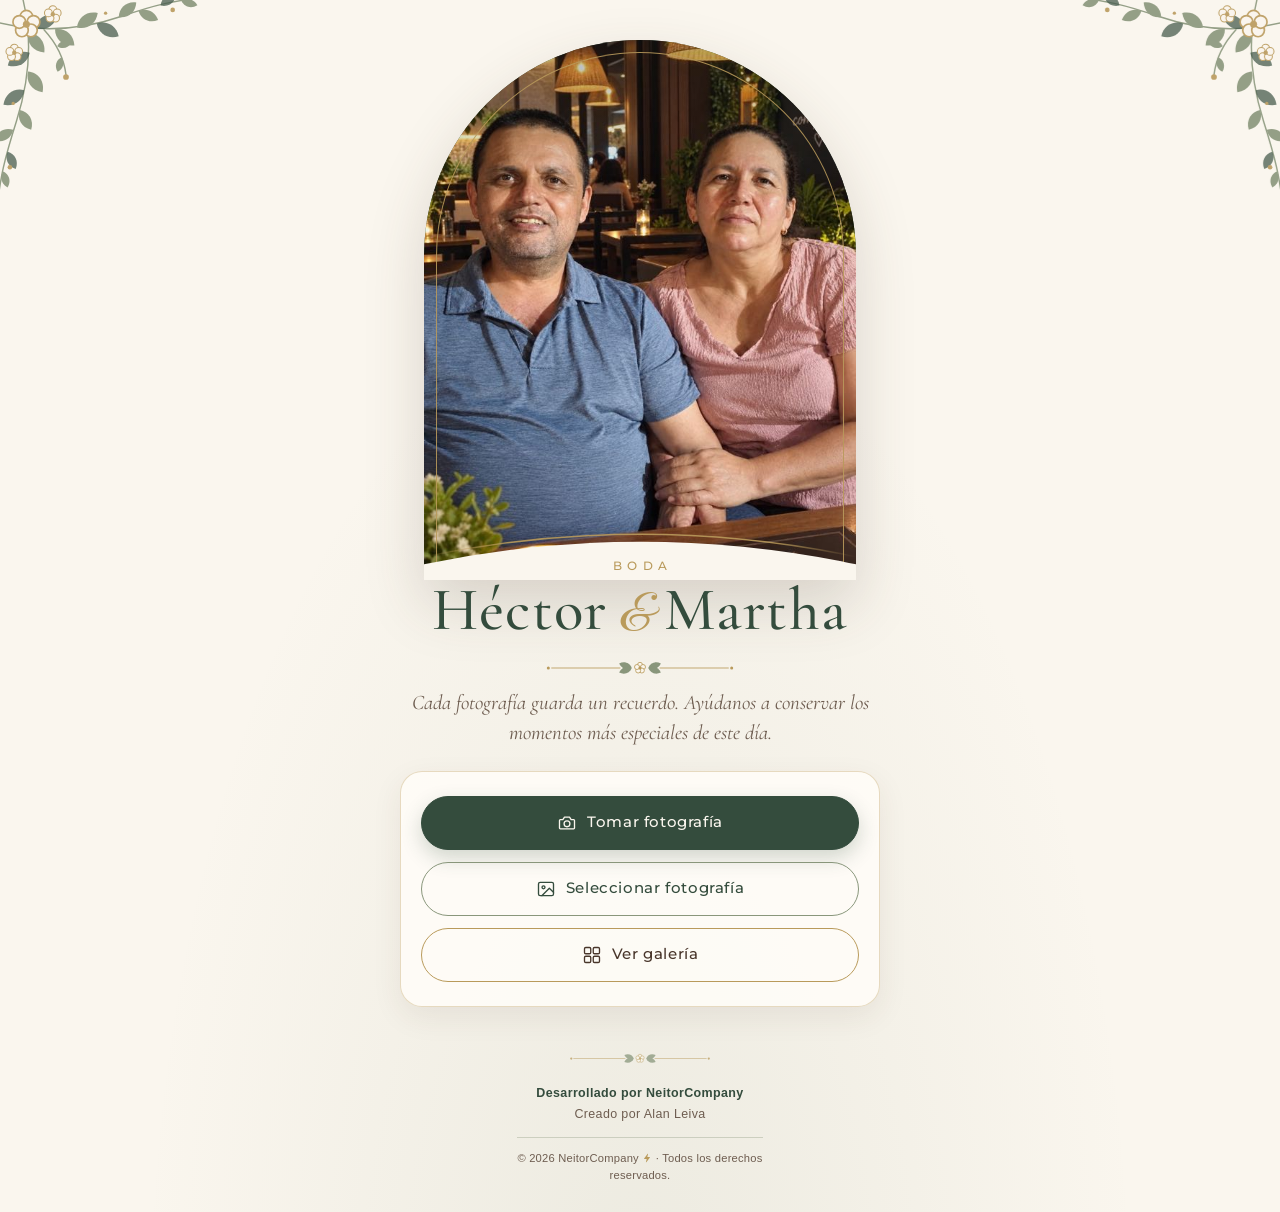
==== index.html @ 143ea17d "Version Demo" ====
<!DOCTYPE html>
<html lang="es">
<head>
  <meta charset="UTF-8">
  <meta name="viewport" content="width=device-width, initial-scale=1, viewport-fit=cover">
  <meta name="theme-color" content="#FAF6EE">
  <title>Boda Héctor &amp; Martha</title>

  <!--
    Tipografías (Google Fonts, sin instalar nada):
    - Cormorant Garamond: títulos elegantes.
    - Great Vibes: solo para el "&" decorativo.
    - Montserrat: textos y botones, muy legible en celulares.
    Si no cargan (sin internet), se usan tipografías del sistema.
  -->
  <link rel="preconnect" href="https://fonts.googleapis.com">
  <link rel="preconnect" href="https://fonts.gstatic.com" crossorigin>
  <link rel="stylesheet" href="https://fonts.googleapis.com/css2?family=Cormorant+Garamond:ital,wght@0,500;0,600;1,400;1,500&family=Great+Vibes&family=Montserrat:wght@400;500;600&display=swap">

  <!-- "?v=" obliga al navegador a descargar la versión nueva tras cada cambio. -->
  <link rel="stylesheet" href="style.css?v=17">
</head>
<body>
  <main class="contenedor">
    <!-- Portada -->
    <header class="portada">
      <!--
        Fotografía de la pareja como protagonista.
        - Versiones optimizadas: el navegador elige 600, 900 o 1086 px según la pantalla.
        - La foto nunca se deforma (object-fit: cover) y se encuadra para
          mantener los rostros visibles.
        - La curva inferior (SVG) une la foto con la sección de botones.
      -->
      <figure class="foto-pareja">
        <img src="assets/pareja-900.jpg"
             srcset="assets/pareja-600.jpg 600w, assets/pareja-900.jpg 900w, assets/pareja-original.jpg 1086w"
             sizes="(min-width: 700px) 440px, 100vw"
             width="1086" height="1448"
             alt="Fotografía de Héctor y Martha"
             fetchpriority="high">
        <span class="foto-filete" aria-hidden="true"></span>
        <svg class="foto-curva" viewBox="0 0 400 60" preserveAspectRatio="none" aria-hidden="true" focusable="false">
          <defs>
            <linearGradient id="curva-dorada" x1="0" x2="1" y1="0" y2="0">
              <stop offset="0" stop-color="#B99A5B" stop-opacity="0"/>
              <stop offset="0.2" stop-color="#B99A5B" stop-opacity="0.9"/>
              <stop offset="0.8" stop-color="#B99A5B" stop-opacity="0.9"/>
              <stop offset="1" stop-color="#B99A5B" stop-opacity="0"/>
            </linearGradient>
          </defs>
          <path class="foto-curva-linea" d="M0 34 Q200 -14 400 34"/>
          <path class="foto-curva-relleno" d="M0 61 V42 Q200 -6 400 42 V61 Z"/>
        </svg>
      </figure>

      <h1 class="portada-titulo">
        <span class="portada-boda">Boda</span>
        <span class="portada-nombre">Héctor</span>
        <span class="portada-amp">&amp;</span>
        <span class="portada-nombre">Martha</span>
      </h1>

      <div class="divisor" aria-hidden="true"></div>
      <p class="descripcion">Cada fotografía guarda un recuerdo. Ayúdanos a conservar los momentos más especiales de este día.</p>
    </header>

    <!-- Paso 1: elegir el origen de la fotografía -->
    <section id="seccion-captura" class="seccion tarjeta" aria-label="Elegir fotografía">
      <div class="acciones">
        <button type="button" id="btn-tomar" class="boton icono icono-camara">Tomar fotografía</button>
        <button type="button" id="btn-seleccionar" class="boton boton-secundario icono icono-imagen">Seleccionar fotografía</button>
        <button type="button" id="btn-galeria-inicio" class="boton boton-terciario btn-ver-galeria icono icono-galeria">Ver galería</button>
      </div>

      <!--
        Inputs nativos (ocultos visualmente, NO con display:none, para que
        iOS Safari permita abrirlos desde los botones).
        - input-camara: "capture" pide abrir directamente la cámara trasera
          en iPhone y Android. En computadoras se ignora y abre el selector.
        - input-galeria: sin "capture", abre la galería / selector de archivos.
      -->
      <input type="file" id="input-camara" class="oculto-visual"
             accept="image/*" capture="environment" tabindex="-1" aria-hidden="true">
      <input type="file" id="input-galeria" class="oculto-visual"
             accept="image/*" tabindex="-1" aria-hidden="true">
    </section>

    <!-- Mensajes de estado o error -->
    <p id="mensaje" class="mensaje" role="status" aria-live="polite" hidden></p>

    <!-- Paso 2: vista previa de la fotografía elegida -->
    <section id="seccion-vista-previa" class="seccion tarjeta" aria-labelledby="titulo-vista-previa" hidden>
      <h2 id="titulo-vista-previa">Vista previa</h2>
      <figure class="vista-previa">
        <img id="imagen-previa" alt="Vista previa de la fotografía seleccionada">
        <figcaption id="info-archivo" class="info-archivo"></figcaption>
      </figure>
      <div class="acciones acciones-previa">
        <button type="button" id="btn-confirmar" class="boton icono icono-corazon">Sí, compartir fotografía</button>
        <button type="button" id="btn-repetir" class="boton boton-secundario icono icono-repetir">Repetir</button>
        <button type="button" id="btn-cancelar" class="boton boton-secundario icono icono-cerrar">Cancelar</button>
      </div>
    </section>

    <!--
      Paso 3: envío de la fotografía confirmada a Google Drive.
      El título y el texto cambian según el estado real del envío
      (preparando, subiendo, compartida, sin confirmar, desactivadas…).
      «Compartida correctamente» solo aparece cuando el servidor lo confirma.
    -->
    <section id="seccion-confirmacion" class="seccion tarjeta" aria-labelledby="titulo-confirmacion" hidden>
      <span class="subida-spinner" aria-hidden="true"></span>
      <h2 id="titulo-confirmacion" tabindex="-1">Preparando fotografía…</h2>
      <p id="texto-confirmacion" class="mensaje" role="status" aria-live="polite"></p>
      <div class="acciones">
        <button type="button" id="btn-reintentar-subida" class="boton icono icono-repetir" hidden>Reintentar subida</button>
        <button type="button" id="btn-otra" class="boton icono icono-camara">Elegir otra fotografía</button>
        <button type="button" id="btn-galeria-confirmacion" class="boton boton-secundario btn-ver-galeria icono icono-galeria">Ver galería</button>
      </div>
    </section>

    <!--
      Galería con dos pestañas:
      - «Compartida»: fotografías guardadas en Google Drive por todos los
        invitados. Se leen a través de Apps Script (la carpeta sigue privada).
      - «Mi galería»: las fotografías que este invitado confirmó en este
        dispositivo, con su estado de envío («Compartida», «Enviando…»,
        «No enviada») y los reintentos.
    -->
    <section id="seccion-galeria" class="seccion" aria-labelledby="titulo-galeria" hidden>
      <h2 id="titulo-galeria" tabindex="-1">Galería</h2>

      <div class="pestanas" role="tablist" aria-label="Galerías">
        <button type="button" id="pestana-compartida" class="pestana" role="tab" aria-selected="true" aria-controls="panel-compartida">Compartida</button>
        <button type="button" id="pestana-mia" class="pestana" role="tab" aria-selected="false" aria-controls="panel-mia">Mi galería</button>
      </div>

      <!-- Galería compartida (Google Drive, solo lectura) -->
      <div id="panel-compartida" role="tabpanel" aria-labelledby="pestana-compartida">
        <p class="nota-galeria">
          Fotografías que los invitados ya compartieron con Héctor &amp; Martha. Toca una para verla en grande.
        </p>
        <p id="compartida-estado" class="mensaje" role="status" aria-live="polite" hidden></p>
        <ul id="compartida-cuadricula" class="galeria-cuadricula"></ul>
        <div class="acciones acciones-galeria">
          <button type="button" id="btn-cargar-mas" class="boton boton-secundario" hidden>Cargar más fotografías</button>
          <button type="button" id="btn-actualizar-galeria" class="boton boton-terciario icono icono-repetir">Actualizar galería</button>
        </div>
      </div>

      <!-- Mi galería (fotos de este dispositivo y su estado de envío) -->
      <div id="panel-mia" role="tabpanel" aria-labelledby="pestana-mia" hidden>
        <p class="nota-galeria">
          Las fotos que elegiste en este teléfono, aunque cierres la página. Las marcadas «Compartida» ya están en la galería de todos.
        </p>
        <p id="mi-galeria-aviso" class="mensaje" role="status" hidden></p>
        <p id="galeria-vacia" class="mensaje mensaje-vacio" hidden>Todavía no has confirmado ninguna fotografía.</p>
        <ul id="galeria-cuadricula" class="galeria-cuadricula"></ul>
        <div class="acciones acciones-galeria">
          <!-- Solo aparece cuando hay fotos sin enviar. -->
          <button type="button" id="btn-reintentar-pendientes" class="boton boton-secundario icono icono-repetir" hidden>Reintentar envíos pendientes</button>
        </div>
      </div>

      <!-- Botones a la par. «Limpiar mi galería» solo se ve en la pestaña «Mi galería»
           cuando tiene fotos; borra lo guardado en este teléfono, nunca Google Drive. -->
      <div class="acciones acciones-galeria acciones-par">
        <button type="button" id="btn-volver-inicio" class="boton icono icono-inicio">Volver al inicio</button>
        <button type="button" id="btn-limpiar-mi-galeria" class="boton boton-terciario icono icono-limpiar" hidden>Limpiar mi galería</button>
      </div>
    </section>
  </main>

  <!--
    Pie de página (único en la página). Queda al final del contenido en
    todas las pantallas: inicio, vista previa, confirmación y galería.
  -->
  <footer class="pie">
    <div class="pie-divisor" aria-hidden="true"></div>
    <p class="pie-linea"><strong>Desarrollado por NeitorCompany</strong></p>
    <p class="pie-linea">Creado por Alan Leiva</p>
    <p class="pie-copy">© 2026 NeitorCompany<span class="pie-rayo" aria-hidden="true"></span> · Todos los derechos reservados.</p>
  </footer>

  <!-- Visor de una fotografía en tamaño grande (pantalla completa). -->
  <div id="visor" class="visor" role="dialog" aria-modal="true" aria-label="Fotografía en tamaño grande" hidden>
    <div class="visor-marco">
      <img id="visor-imagen" class="visor-imagen" alt="">
    </div>
    <p id="visor-contador" class="visor-contador"></p>
    <!-- Solo en la galería compartida: guarda la foto completa (iPhone: menú compartir; Android y computadora: descarga JPEG). -->
    <button type="button" id="visor-guardar" class="boton visor-guardar icono icono-guardar" hidden>Guardar fotografía</button>
    <div class="visor-acciones">
      <button type="button" id="visor-anterior" class="boton boton-secundario icono icono-anterior" aria-label="Fotografía anterior">Anterior</button>
      <button type="button" id="visor-cerrar" class="boton boton-secundario icono icono-cerrar">Cerrar</button>
      <button type="button" id="visor-siguiente" class="boton boton-secundario icono-siguiente" aria-label="Fotografía siguiente">Siguiente</button>
    </div>
  </div>

  <!--
    Cuadro de diálogo propio (estilo SweetAlert, sin librerías externas) para
    confirmaciones y avisos amables, con los colores de Héctor & Martha.
  -->
  <div id="dialogo" class="dialogo" role="alertdialog" aria-modal="true" aria-labelledby="dialogo-titulo" aria-describedby="dialogo-texto" hidden>
    <div class="dialogo-tarjeta">
      <span id="dialogo-icono" class="dialogo-icono" aria-hidden="true"></span>
      <h2 id="dialogo-titulo" class="dialogo-titulo"></h2>
      <p id="dialogo-texto" class="dialogo-texto"></p>
      <p id="dialogo-aviso" class="dialogo-aviso" hidden></p>
      <div class="dialogo-acciones">
        <button type="button" id="dialogo-cancelar" class="boton boton-secundario">Cancelar</button>
        <button type="button" id="dialogo-aceptar" class="boton">Aceptar</button>
      </div>
    </div>
  </div>

  <!--
    Cámara integrada (pantalla completa) con getUserMedia.
    Solo funciona en conexiones seguras (HTTPS o localhost). Si no está
    disponible, "Tomar fotografía" abre la cámara nativa del teléfono.
  -->
  <div id="camara" class="camara" role="dialog" aria-modal="true" aria-label="Cámara" hidden>
    <video id="camara-video" class="camara-video" autoplay playsinline muted></video>
    <div id="camara-flash" class="camara-flash" aria-hidden="true"></div>

    <div class="camara-superior">
      <button type="button" id="camara-cerrar" class="camara-boton-redondo icono icono-cerrar" aria-label="Cerrar cámara"></button>
      <p class="camara-marca" aria-hidden="true">Héctor <span>&amp;</span> Martha</p>
      <span class="camara-espaciador" aria-hidden="true"></span>
    </div>

    <div id="camara-cargando" class="camara-cargando" role="status" aria-live="polite">
      <span class="camara-spinner" aria-hidden="true"></span>
      <p>Activando cámara…</p>
    </div>

    <div id="camara-error" class="camara-error" hidden>
      <div class="camara-error-tarjeta" role="alert">
        <h2 id="camara-error-titulo">No pudimos abrir la cámara</h2>
        <p id="camara-error-texto"></p>
        <div class="acciones">
          <button type="button" id="camara-usar-nativa" class="boton icono icono-camara">Usar la cámara del teléfono</button>
          <button type="button" id="camara-reintentar" class="boton boton-secundario icono icono-repetir">Intentar de nuevo</button>
          <button type="button" id="camara-error-cerrar" class="boton boton-terciario icono icono-cerrar">Cerrar</button>
        </div>
      </div>
    </div>

    <div class="camara-inferior">
      <button type="button" id="camara-galeria" class="camara-boton-redondo icono icono-imagen" aria-label="Elegir una fotografía de la galería"></button>
      <button type="button" id="camara-disparador" class="camara-disparador" aria-label="Capturar fotografía" disabled><span></span></button>
      <button type="button" id="camara-cambiar" class="camara-boton-redondo icono icono-cambiar" aria-label="Cambiar entre cámara frontal y trasera" hidden></button>
      <!-- Créditos discretos bajo el disparador (la cámara cubre toda la pantalla). -->
      <p class="camara-creditos">Desarrollado por NeitorCompany · Creado por Alan Leiva</p>
    </div>
  </div>

  <!-- config.js: configuración PÚBLICA del servidor (sin contraseñas). -->
  <script src="config.js?v=2"></script>
  <script src="script.js?v=20"></script>
</body>
</html>
---- style.css ----
/*
 * Boda Alfaro & Vásquez — Diseño visual
 * Inspiración: invitación floral en tonos crema, verde y dorado.
 * Prioridad: iPhone y Android; se adapta a tabletas y computadoras.
 */

/* ---------- Paleta y variables ---------- */

:root {
  --crema: #FAF6EE;
  --crema-claro: #FFFDF8;
  --salvia: #89967B;
  --verde: #344C3D;
  --verde-hover: #2A3F32;
  --dorado: #B99A5B;
  --cafe: #49362B;

  --texto: var(--cafe);
  --texto-suave: #6E5D50;            /* café aclarado, legible sobre crema */
  --borde-dorado: rgba(185, 154, 91, 0.35);
  --sombra-suave: 0 10px 30px rgba(73, 54, 43, 0.08);

  --fuente-titulos: "Cormorant Garamond", "Cormorant", Georgia, "Times New Roman", serif;
  --fuente-texto: "Montserrat", -apple-system, BlinkMacSystemFont, "Segoe UI", Roboto, Helvetica, Arial, sans-serif;
  --fuente-script: "Great Vibes", "Snell Roundhand", "Apple Chancery", cursive;

  --radio-tarjeta: 22px;
  --radio-boton: 999px;
  --transicion: 0.25s ease;
}

/* ---------- Base ---------- */

*,
*::before,
*::after {
  box-sizing: border-box;
}

/* Garantiza que el atributo "hidden" siempre oculte, aunque haya display definido. */
[hidden] {
  display: none !important;
}

html {
  -webkit-text-size-adjust: 100%;
}

body {
  position: relative;
  min-height: 100vh;
  margin: 0;
  overflow-x: hidden;
  font-family: var(--fuente-texto);
  font-size: 1rem;
  line-height: 1.6;
  color: var(--texto);
  background-color: var(--crema);
  /* Solo un leve tono salvia abajo; arriba el crema es liso para que
     coincida exactamente con la curva de la foto de la pareja. */
  background-image:
    radial-gradient(ellipse at 50% 110%, rgba(137, 150, 123, 0.12), transparent 55%);
  background-repeat: no-repeat;
  -webkit-font-smoothing: antialiased;
}

/* Ramas florales en las esquinas superiores (decorativas).
   z-index 2: quedan por encima de la foto de la pareja. */
body::before,
body::after {
  content: "";
  position: absolute;
  top: 0;
  z-index: 2;
  width: clamp(110px, 30vw, 220px);
  height: clamp(110px, 30vw, 220px);
  background: url("assets/flores-esquina.svg") no-repeat top left / contain;
  pointer-events: none;
  opacity: 0.9;
  transition: width 0.4s ease, height 0.4s ease;
}

body::before {
  left: 0;
}

body::after {
  right: 0;
  transform: scaleX(-1);
}

.contenedor {
  position: relative;
  z-index: 1;
  max-width: 520px;
  margin: 0 auto;
  padding:
    0
    max(20px, env(safe-area-inset-right))
    8px
    max(20px, env(safe-area-inset-left));
  text-align: center;
  transition: max-width 0.3s ease;
}

/* ---------- Pie de página ---------- */

/*
  Elegante y discreto: queda siempre al final del contenido (nunca encima
  de los botones) y respeta la zona inferior del iPhone.
*/
.pie {
  position: relative;
  z-index: 1;
  max-width: 520px;
  margin: 0 auto;
  padding:
    20px
    max(20px, env(safe-area-inset-right))
    calc(28px + env(safe-area-inset-bottom))
    max(20px, env(safe-area-inset-left));
  /* Letra del sistema (San Francisco en iPhone/Mac): limpia y sobria. */
  font-family: -apple-system, BlinkMacSystemFont, "Segoe UI", Roboto, Helvetica, Arial, sans-serif;
  text-align: center;
  color: var(--texto-suave);
}

/* Ornamento floral dorado y verde salvia (antes estaba al final del contenido). */
.pie-divisor {
  width: 150px;
  height: 16px;
  margin: 0 auto 16px;
  background: url("assets/divisor.svg") no-repeat center / contain;
  opacity: 0.75;
}

.pie-linea {
  margin: 0;
  font-size: 0.78rem;
  line-height: 1.7;
  letter-spacing: 0.03em;
}

.pie-linea strong {
  font-weight: 600;
  color: var(--verde);
}

.pie-copy {
  max-width: 22em;
  margin: 12px auto 0;
  padding-top: 12px;
  font-size: 0.7rem;
  line-height: 1.5;
  letter-spacing: 0.02em;
  border-top: 1px solid rgba(137, 150, 123, 0.35);
}

/* Rayo de NeitorCompany: ícono dorado propio (en lugar del emoji amarillo). */
.pie-rayo {
  display: inline-block;
  width: 0.95em;
  height: 0.95em;
  margin-left: 0.25em;
  vertical-align: -0.12em;
  background-color: var(--dorado);
  -webkit-mask: url("assets/iconos/rayo.svg") no-repeat center / contain;
  mask: url("assets/iconos/rayo.svg") no-repeat center / contain;
}

h2 {
  margin: 0 0 16px;
  font-family: var(--fuente-titulos);
  font-size: 1.75rem;
  font-weight: 600;
  line-height: 1.2;
  color: var(--verde);
}

/* El título recibe el foco al cambiar de pantalla (accesibilidad); sin recuadro visible. */
h2[tabindex="-1"]:focus {
  outline: none;
}

:focus-visible {
  outline: 2px solid var(--dorado);
  outline-offset: 3px;
}

/* ---------- Portada ---------- */

.portada {
  /* En la pantalla principal la foto llega hasta el borde superior. */
  padding: 0 0 22px;
  animation: aparecer 0.8s ease both;
}

.portada-titulo {
  position: relative;
  z-index: 3;
  /* El título se apoya sobre la curva crema que sale de la foto. */
  margin: -26px 0 0;
  font-family: var(--fuente-titulos);
  font-weight: 500;
  line-height: 1;
  color: var(--verde);
}

.portada-titulo span {
  display: inline;
}

/* "Héctor & Martha" va en una sola línea, bajo la fotografía. */
.portada-titulo .portada-boda {
  display: block;
}

.portada-boda {
  margin-bottom: 8px;
  font-family: var(--fuente-texto);
  font-size: 0.78rem;
  font-weight: 500;
  letter-spacing: 0.42em;
  text-transform: uppercase;
  color: var(--dorado);
  /* compensa el espacio final del letter-spacing para centrar bien */
  padding-left: 0.42em;
}

.portada-nombre {
  font-size: clamp(2.5rem, 11.5vw, 3.8rem);
  letter-spacing: 0.02em;
  white-space: nowrap;
  transition: font-size 0.4s ease;
}

.portada-amp {
  margin: 0 0.1em;
  font-family: var(--fuente-script);
  font-size: clamp(2.2rem, 10vw, 3.3rem);
  line-height: 1;
  color: var(--dorado);
}

/* ---------- Fotografía de la pareja (protagonista) ---------- */

/*
  Celular: la foto ocupa todo el ancho y más de la mitad de la pantalla.
  Nunca se deforma: object-fit: cover solo recorta los bordes sobrantes
  (sobre todo la parte inferior: mesa y manos) y el encuadre se ancla
  en la zona de los rostros.
*/
.foto-pareja {
  position: relative;
  z-index: 0;
  width: 100vw;
  /* Deja ~300px para el título, el mensaje y el primer botón. */
  height: calc(100vh - 300px);
  height: calc(100svh - 300px);
  min-height: 250px;
  max-height: 620px;
  margin: 0 calc(50% - 50vw);
  overflow: hidden;
  background: var(--verde);
  animation: aparecer-visor 1s ease both;
}

.foto-pareja img {
  display: block;
  width: 100%;
  height: 100%;
  object-fit: cover;
  object-position: 50% 28%;
}

/* Sombra muy suave arriba para que resalten las flores de las esquinas. */
.foto-pareja::before {
  content: "";
  position: absolute;
  top: 0;
  right: 0;
  left: 0;
  z-index: 1;
  height: 32%;
  background: linear-gradient(to bottom, rgba(20, 28, 23, 0.28), transparent);
  pointer-events: none;
}

/* Filete dorado en forma de arco: solo en pantallas grandes. */
.foto-filete {
  display: none;
}

/* Curva delicada que une la foto con la sección de botones. */
.foto-curva {
  position: absolute;
  right: 0;
  bottom: -1px;
  left: 0;
  z-index: 2;
  display: block;
  width: 100%;
  height: 64px;
  pointer-events: none;
}

.foto-curva-relleno {
  fill: var(--crema);
}

.foto-curva-linea {
  fill: none;
  stroke: url(#curva-dorada);
  stroke-width: 1.5;
  vector-effect: non-scaling-stroke;
}

/*
  Computadoras y tabletas: la foto se presenta como un arco centrado,
  con filete dorado interior, conservando la misma curva inferior.
*/
@media (min-width: 700px) {
  .portada {
    padding-top: 40px;
  }

  .foto-pareja {
    width: auto;
    height: clamp(380px, 60vh, 560px);
    min-height: 0;
    max-height: none;
    aspect-ratio: 4 / 5;
    margin: 0 auto;
    border-radius: 300px 300px 0 0;
    box-shadow: 0 24px 60px rgba(73, 54, 43, 0.18);
  }

  .foto-filete {
    display: block;
    position: absolute;
    top: 12px;
    right: 12px;
    bottom: 0;
    left: 12px;
    z-index: 1;
    border: 1px solid rgba(185, 154, 91, 0.9);
    border-bottom: 0;
    border-radius: 300px 300px 0 0;
    pointer-events: none;
  }

  .foto-curva {
    height: 56px;
  }

  .portada-titulo {
    margin-top: -20px;
  }
}

.divisor {
  width: 200px;
  max-width: 70%;
  height: 20px;
  margin: 14px auto 10px;
  background: url("assets/divisor.svg") no-repeat center / contain;
}

.descripcion {
  max-width: 24em;
  margin: 0 auto;
  font-family: var(--fuente-titulos);
  font-size: clamp(1.1rem, 4.6vw, 1.3rem);
  font-style: italic;
  line-height: 1.45;
  color: var(--texto-suave);
}

/*
  Portada compacta cuando no se está en la pantalla principal
  (vista previa, confirmación o galería), para dar protagonismo a la foto.
  Usa :has(); en navegadores antiguos simplemente se ve la portada completa.
*/
.contenedor:has(#seccion-captura[hidden]) .portada {
  padding-top: clamp(56px, 16vw, 84px);
  padding-bottom: 20px;
}

.contenedor:has(#seccion-captura[hidden]) .portada-titulo {
  margin-top: 0;
}

.contenedor:has(#seccion-captura[hidden]) .portada-nombre {
  display: inline;
  font-size: clamp(1.9rem, 8.5vw, 2.4rem);
}

.contenedor:has(#seccion-captura[hidden]) .portada-amp {
  display: inline;
  margin: 0 0.15em;
  font-size: clamp(1.7rem, 7.5vw, 2.1rem);
}

.contenedor:has(#seccion-captura[hidden]) .portada-boda {
  margin-bottom: 8px;
}

.contenedor:has(#seccion-captura[hidden]) .divisor {
  margin: 12px auto 0;
}

.contenedor:has(#seccion-captura[hidden]) .descripcion,
.contenedor:has(#seccion-captura[hidden]) .foto-pareja {
  display: none;
}

body:has(#seccion-captura[hidden])::before,
body:has(#seccion-captura[hidden])::after {
  width: clamp(100px, 27vw, 170px);
  height: clamp(100px, 27vw, 170px);
}

/* La galería aprovecha más ancho en tabletas y computadoras. */
.contenedor:has(#seccion-galeria:not([hidden])) {
  max-width: 980px;
}

/* ---------- Tarjetas y secciones ---------- */

.seccion {
  margin-bottom: 16px;
  animation: aparecer 0.45s ease both;
}

.tarjeta {
  padding: 24px 20px;
  background: rgba(255, 253, 248, 0.85);
  border: 1px solid var(--borde-dorado);
  border-radius: var(--radio-tarjeta);
  box-shadow: var(--sombra-suave);
}

.acciones {
  display: flex;
  flex-direction: column;
  gap: 12px;
}

/* ---------- Botones ---------- */

.boton {
  display: flex;
  align-items: center;
  justify-content: center;
  gap: 10px;
  width: 100%;
  min-height: 54px; /* área táctil cómoda en móviles */
  padding: 12px 22px;
  font-family: var(--fuente-texto);
  font-size: 0.95rem;
  font-weight: 500;
  letter-spacing: 0.04em;
  line-height: 1.2;
  color: var(--crema);
  background: var(--verde);
  border: 1.5px solid var(--verde);
  border-radius: var(--radio-boton);
  box-shadow: 0 8px 20px rgba(52, 76, 61, 0.22);
  cursor: pointer;
  -webkit-tap-highlight-color: transparent;
  touch-action: manipulation;
  -webkit-appearance: none;
  appearance: none;
  transition:
    background-color var(--transicion),
    border-color var(--transicion),
    color var(--transicion),
    box-shadow var(--transicion),
    transform 0.15s ease,
    opacity var(--transicion);
}

.boton-secundario {
  color: var(--verde);
  background: transparent;
  border-color: var(--salvia);
  box-shadow: none;
}

.boton-terciario {
  color: var(--cafe);
  background: transparent;
  border-color: var(--dorado);
  box-shadow: none;
}

@media (hover: hover) {
  .boton:hover {
    background: var(--verde-hover);
    border-color: var(--verde-hover);
  }

  .boton-secundario:hover,
  .boton-terciario:hover {
    color: var(--verde);
    background: rgba(137, 150, 123, 0.12);
    border-color: var(--verde);
  }
}

.boton:active {
  transform: scale(0.98);
}

.boton:disabled {
  opacity: 0.4;
  cursor: default;
  transform: none;
}

/*
  Íconos de los botones. Se dibujan con CSS (mask) para que tomen el color
  del texto y para no tocar el texto que el JavaScript actualiza
  (por ejemplo, "Ver galería (3)").
*/
.icono::before,
.icono-siguiente::after {
  content: "";
  flex: none;
  width: 20px;
  height: 20px;
  background-color: currentColor;
  -webkit-mask: var(--icono) no-repeat center / contain;
  mask: var(--icono) no-repeat center / contain;
}

.icono-camara    { --icono: url("assets/iconos/camara.svg"); }
.icono-imagen    { --icono: url("assets/iconos/imagen.svg"); }
.icono-galeria   { --icono: url("assets/iconos/galeria.svg"); }
.icono-corazon   { --icono: url("assets/iconos/corazon.svg"); }
.icono-repetir   { --icono: url("assets/iconos/repetir.svg"); }
.icono-cerrar    { --icono: url("assets/iconos/cerrar.svg"); }
.icono-anterior  { --icono: url("assets/iconos/anterior.svg"); }
.icono-siguiente { --icono: url("assets/iconos/siguiente.svg"); }
.icono-cambiar   { --icono: url("assets/iconos/cambiar.svg"); }
.icono-guardar   { --icono: url("assets/iconos/guardar.svg"); }
.icono-limpiar   { --icono: url("assets/iconos/limpiar.svg"); }
.icono-inicio    { --icono: url("assets/iconos/inicio.svg"); }

/* ---------- Vista previa ---------- */

.vista-previa {
  width: -webkit-fit-content;
  width: -moz-fit-content;
  width: fit-content;
  max-width: 100%;
  margin: 0 auto 22px;
  padding: 10px 10px 4px;
  background: #fff;
  border: 1px solid var(--borde-dorado);
  border-radius: 16px;
  box-shadow: 0 14px 34px rgba(73, 54, 43, 0.14);
}

.vista-previa img {
  display: block;
  max-width: 100%;
  /* Deja visibles los botones sin desplazarse, incluso con las barras de Safari. */
  max-height: 44vh;
  max-height: 44svh;
  margin: 0 auto;
  object-fit: contain;
  border-radius: 10px;
  background: var(--crema);
}

.info-archivo {
  margin: 6px 4px 4px;
  font-size: 0.75rem;
  color: var(--texto-suave);
  word-break: break-all;
}

/* Confirmar ocupa toda la fila; Repetir y Cancelar quedan lado a lado. */
.acciones-previa {
  display: grid;
  grid-template-columns: 1fr 1fr;
}

.acciones-previa #btn-confirmar {
  grid-column: 1 / -1;
}

.acciones-previa .boton-secundario {
  padding-left: 12px;
  padding-right: 12px;
}

/* ---------- Mensajes ---------- */

.mensaje {
  margin: 0 0 16px;
  padding: 14px 16px;
  font-size: 0.92rem;
  border-radius: 14px;
  background: rgba(255, 253, 248, 0.85);
  border: 1px solid var(--borde-dorado);
  animation: aparecer 0.35s ease both;
}

.mensaje-error {
  color: #7A3B2E;
  background: #F7ECE6;
  border-color: rgba(122, 59, 46, 0.25);
}

.mensaje-exito {
  color: var(--verde);
  background: rgba(137, 150, 123, 0.14);
  border-color: rgba(137, 150, 123, 0.4);
}

.mensaje-vacio {
  padding: 28px 16px;
  font-family: var(--fuente-titulos);
  font-size: 1.2rem;
  font-style: italic;
  color: var(--texto-suave);
}

/* ---------- Confirmación ---------- */

#titulo-confirmacion::before {
  content: "";
  display: block;
  width: 52px;
  height: 52px;
  margin: 0 auto 10px;
  background-color: var(--dorado);
  -webkit-mask: url("assets/iconos/confirmado.svg") no-repeat center / contain;
  mask: url("assets/iconos/confirmado.svg") no-repeat center / contain;
  animation: latido 0.6s ease 0.15s both;
}

/* ---------- Estado del envío a Google Drive ---------- */

/* El ícono de «confirmado» solo aparece cuando el servidor confirmó el guardado. */
#seccion-confirmacion:not([data-estado="guardada"]) #titulo-confirmacion::before {
  display: none;
}

/* Indicador de progreso mientras se prepara o se sube la fotografía. */
.subida-spinner {
  display: none;
  width: 44px;
  height: 44px;
  margin: 0 auto 12px;
  border: 3px solid rgba(137, 150, 123, 0.25);
  border-top-color: var(--dorado);
  border-radius: 50%;
  animation: girar 0.9s linear infinite;
}

#seccion-confirmacion[data-estado="en-espera"] .subida-spinner,
#seccion-confirmacion[data-estado="preparando"] .subida-spinner,
#seccion-confirmacion[data-estado="subiendo"] .subida-spinner {
  display: block;
}

/* ---------- Galería temporal ---------- */

.nota-galeria {
  max-width: 30em;
  margin: -6px auto 20px;
  font-size: 0.82rem;
  color: var(--texto-suave);
}

/* Cuadrícula adaptable: 3 columnas en celulares, más en tabletas y computadoras. */
.galeria-cuadricula {
  display: grid;
  grid-template-columns: repeat(auto-fill, minmax(96px, 1fr));
  gap: 8px;
  margin: 0 0 24px;
  padding: 0;
  list-style: none;
}

@media (min-width: 600px) {
  .galeria-cuadricula {
    grid-template-columns: repeat(auto-fill, minmax(150px, 1fr));
    gap: 14px;
  }
}

.galeria-cuadricula li {
  animation: aparecer 0.4s ease both;
}

.galeria-cuadricula li:nth-child(2) { animation-delay: 0.04s; }
.galeria-cuadricula li:nth-child(3) { animation-delay: 0.08s; }
.galeria-cuadricula li:nth-child(4) { animation-delay: 0.12s; }
.galeria-cuadricula li:nth-child(5) { animation-delay: 0.16s; }
.galeria-cuadricula li:nth-child(6) { animation-delay: 0.20s; }
.galeria-cuadricula li:nth-child(n+7) { animation-delay: 0.24s; }

.galeria-miniatura {
  position: relative;
  display: block;
  width: 100%;
  padding: 0;
  border: 1px solid var(--borde-dorado);
  border-radius: 12px;
  overflow: hidden;
  background: #fff;
  aspect-ratio: 1 / 1;
  box-shadow: 0 6px 16px rgba(73, 54, 43, 0.1);
  cursor: pointer;
  -webkit-tap-highlight-color: transparent;
  transition: transform var(--transicion), box-shadow var(--transicion);
}

.galeria-miniatura:active {
  transform: scale(0.97);
}

@media (hover: hover) {
  .galeria-miniatura:hover {
    box-shadow: 0 10px 24px rgba(73, 54, 43, 0.18);
  }

  .galeria-miniatura:hover img {
    transform: scale(1.05);
  }
}

/* Respaldo para navegadores sin aspect-ratio (iOS < 15). */
@supports not (aspect-ratio: 1 / 1) {
  .galeria-miniatura {
    position: relative;
    height: 0;
    padding-bottom: 100%;
  }
  .galeria-miniatura img {
    position: absolute;
    top: 0;
    left: 0;
  }
}

.galeria-miniatura img {
  display: block;
  width: 100%;
  height: 100%;
  object-fit: cover;
  transition: transform 0.4s ease;
}

.acciones-galeria {
  max-width: 360px;
  margin: 0 auto;
}

/* Dos botones uno al lado del otro; si solo se ve uno, ocupa todo el ancho. */
.acciones-par {
  flex-direction: row;
  max-width: 420px;
  gap: 10px;
}

.acciones-par .boton {
  flex: 1 1 0;
  min-width: 0;
  padding-left: 10px;
  padding-right: 10px;
  font-size: 0.8rem;
  letter-spacing: 0.02em;
  white-space: nowrap; /* cada texto en una sola línea */
  gap: 7px;
}

.acciones-par .icono::before {
  width: 18px;
  height: 18px;
}

/* Teléfonos muy angostos: el texto puede pasar a dos líneas. */
@media (max-width: 359px) {
  .acciones-par .boton {
    white-space: normal;
  }
}

/* ---------- Pestañas de la galería (Compartida / Mi galería) ---------- */

.pestanas {
  display: flex;
  gap: 4px;
  max-width: 360px;
  margin: -4px auto 18px;
  padding: 4px;
  background: rgba(255, 253, 248, 0.85);
  border: 1px solid var(--borde-dorado);
  border-radius: var(--radio-boton);
  box-shadow: var(--sombra-suave);
}

.pestana {
  flex: 1;
  min-height: 42px;
  padding: 8px 12px;
  font-family: var(--fuente-texto);
  font-size: 0.85rem;
  font-weight: 500;
  letter-spacing: 0.03em;
  color: var(--verde);
  background: transparent;
  border: 0;
  border-radius: var(--radio-boton);
  cursor: pointer;
  -webkit-tap-highlight-color: transparent;
  touch-action: manipulation;
  transition: background-color var(--transicion), color var(--transicion), box-shadow var(--transicion);
}

.pestana[aria-selected="true"] {
  color: var(--crema);
  background: var(--verde);
  box-shadow: 0 4px 12px rgba(52, 76, 61, 0.22);
}

@media (hover: hover) {
  .pestana[aria-selected="false"]:hover {
    background: rgba(137, 150, 123, 0.14);
  }
}

/* Galería compartida: las fotos ya mostradas no se vuelven a animar al
   agregar nuevas; solo las recién llegadas aparecen con suavidad. */
#compartida-cuadricula li {
  animation: none;
}

#compartida-cuadricula li.nuevo {
  animation: aparecer 0.4s ease both;
}

/* Espacio reservado mientras llega la miniatura (brillo suave). */
.compartida-marcador {
  display: flex;
  align-items: center;
  justify-content: center;
  width: 100%;
  height: 100%;
  padding: 6px;
  font-size: 0.66rem;
  line-height: 1.3;
  color: var(--texto-suave);
  text-align: center;
  background: linear-gradient(110deg, rgba(137, 150, 123, 0.10) 30%, rgba(185, 154, 91, 0.20) 50%, rgba(137, 150, 123, 0.10) 70%);
  background-size: 200% 100%;
  animation: brillo 1.4s linear infinite;
}

.compartida-marcador.sin-imagen {
  background: rgba(137, 150, 123, 0.12);
  animation: none;
}

@supports not (aspect-ratio: 1 / 1) {
  .compartida-marcador {
    position: absolute;
    top: 0;
    left: 0;
  }
}

@keyframes brillo {
  to { background-position: -200% 0; }
}

/* Distintivo del estado de envío sobre cada miniatura. */
.galeria-estado {
  position: absolute;
  left: 6px;
  bottom: 6px;
  max-width: calc(100% - 12px);
  padding: 3px 8px;
  overflow: hidden;
  font-family: var(--fuente-texto);
  font-size: 0.62rem;
  font-weight: 600;
  letter-spacing: 0.03em;
  line-height: 1.3;
  white-space: nowrap;
  text-overflow: ellipsis;
  border-radius: 999px;
  box-shadow: 0 2px 6px rgba(73, 54, 43, 0.18);
  pointer-events: none;
}

.galeria-estado-guardada {
  color: var(--crema);
  background: var(--verde);
}

.galeria-estado-pendiente {
  color: var(--cafe);
  background: rgba(255, 253, 248, 0.94);
  border: 1px solid var(--dorado);
}

.galeria-estado-error {
  color: #7A3B2E;
  background: #F7ECE6;
  border: 1px solid rgba(122, 59, 46, 0.25);
}

/* ---------- Visor en tamaño grande ---------- */

.visor {
  position: fixed;
  top: 0;
  right: 0;
  bottom: 0;
  left: 0;
  z-index: 10;
  display: flex;
  flex-direction: column;
  padding:
    calc(14px + env(safe-area-inset-top))
    max(14px, env(safe-area-inset-right))
    calc(14px + env(safe-area-inset-bottom))
    max(14px, env(safe-area-inset-left));
  background: rgba(30, 41, 34, 0.97);
  color: var(--crema);
  animation: aparecer-visor 0.3s ease both;
}

.visor-marco {
  flex: 1;
  min-height: 0;
  display: flex;
  align-items: center;
  justify-content: center;
}

.visor-imagen {
  max-width: 100%;
  max-height: 100%;
  object-fit: contain;
  border-radius: 6px;
  box-shadow: 0 20px 50px rgba(0, 0, 0, 0.45);
  animation: aparecer-foto 0.35s ease both;
}

.visor-contador {
  margin: 12px 0;
  font-family: var(--fuente-titulos);
  font-size: 1.15rem;
  font-style: italic;
  text-align: center;
  color: var(--dorado);
}

.visor-acciones {
  display: flex;
  gap: 8px;
  width: 100%;
  max-width: 520px;
  margin: 0 auto;
}

.visor-acciones .boton {
  flex: 1;
  min-height: 48px;
  padding-left: 8px;
  padding-right: 8px;
  font-size: 0.85rem;
  color: var(--crema);
  border-color: rgba(250, 246, 238, 0.4);
  gap: 6px;
}

.visor-acciones .icono::before,
.visor-acciones .icono-siguiente::after {
  width: 16px;
  height: 16px;
}

@media (hover: hover) {
  .visor-acciones .boton:hover {
    color: var(--crema);
    background: rgba(250, 246, 238, 0.1);
    border-color: var(--dorado);
  }
}

/* «Guardar fotografía» (solo galería compartida): discreto, con borde dorado. */
.visor-guardar {
  align-self: center;
  width: auto;
  min-height: 40px;
  margin: 0 auto 10px;
  padding: 8px 20px;
  font-size: 0.82rem;
  color: var(--crema);
  background: transparent;
  border-color: var(--dorado);
  box-shadow: none;
}

.visor-guardar.icono::before {
  width: 16px;
  height: 16px;
}

/* Mientras se prepara la foto: el ícono se convierte en un indicador giratorio. */
.visor-guardar.preparando::before {
  -webkit-mask: none;
  mask: none;
  background: none;
  border: 2px solid rgba(250, 246, 238, 0.3);
  border-top-color: var(--dorado);
  border-radius: 50%;
  animation: girar 0.9s linear infinite;
}

.visor-guardar:disabled {
  opacity: 0.7;
}

@media (hover: hover) {
  .visor-guardar:hover {
    color: var(--crema);
    background: rgba(250, 246, 238, 0.1);
    border-color: var(--dorado);
  }
}

/* Evita que la página de fondo se desplace con el visor abierto. */
body.visor-abierto,
body.dialogo-abierto {
  overflow: hidden;
}

/* ---------- Cuadro de diálogo (estilo SweetAlert, con los colores de la boda) ---------- */

.dialogo {
  position: fixed;
  top: 0;
  right: 0;
  bottom: 0;
  left: 0;
  z-index: 30; /* por encima del visor y de la cámara */
  display: flex;
  align-items: center;
  justify-content: center;
  padding:
    calc(20px + env(safe-area-inset-top))
    max(20px, env(safe-area-inset-right))
    calc(20px + env(safe-area-inset-bottom))
    max(20px, env(safe-area-inset-left));
  background: rgba(52, 76, 61, 0.42);
  -webkit-backdrop-filter: blur(4px);
  backdrop-filter: blur(4px);
  animation: aparecer-visor 0.25s ease both;
}

.dialogo-tarjeta {
  position: relative;
  width: 100%;
  max-width: 360px;
  padding: 30px 22px 22px;
  text-align: center;
  background:
    radial-gradient(ellipse at 50% 0%, rgba(185, 154, 91, 0.12), transparent 60%),
    var(--crema-claro);
  border: 1px solid var(--borde-dorado);
  border-radius: var(--radio-tarjeta);
  box-shadow: 0 24px 60px rgba(30, 41, 34, 0.35);
  animation: dialogo-entrada 0.38s cubic-bezier(0.2, 0.9, 0.3, 1.25) both;
}

/* Filete dorado interior, como en la tarjeta de invitación. */
.dialogo-tarjeta::before {
  content: "";
  position: absolute;
  inset: 6px;
  border: 1px solid rgba(185, 154, 91, 0.25);
  border-radius: calc(var(--radio-tarjeta) - 5px);
  pointer-events: none;
}

.dialogo-icono {
  position: relative;
  display: flex;
  align-items: center;
  justify-content: center;
  width: 72px;
  height: 72px;
  margin: 0 auto 14px;
  border: 2px solid var(--dorado);
  border-radius: 50%;
  background: rgba(185, 154, 91, 0.1);
  animation: dialogo-icono 0.6s ease 0.1s both;
}

.dialogo-icono::before {
  content: "";
  width: 34px;
  height: 34px;
  background-color: var(--verde);
  -webkit-mask: var(--icono) no-repeat center / contain;
  mask: var(--icono) no-repeat center / contain;
}

.dialogo-icono.dialogo-icono-exito {
  border-color: var(--salvia);
  background: rgba(137, 150, 123, 0.14);
}

.dialogo-titulo {
  margin: 0 0 8px;
  font-family: var(--fuente-titulos);
  font-size: 1.6rem;
  font-weight: 600;
  line-height: 1.2;
  color: var(--verde);
}

.dialogo-texto {
  margin: 0 0 16px;
  font-size: 0.9rem;
  line-height: 1.55;
  color: var(--texto-suave);
}

.dialogo-aviso {
  margin: -4px 0 16px;
  padding: 10px 12px;
  font-size: 0.82rem;
  line-height: 1.45;
  color: #7A3B2E;
  background: #F7ECE6;
  border: 1px solid rgba(122, 59, 46, 0.2);
  border-radius: 12px;
}

.dialogo-acciones {
  display: flex;
  gap: 10px;
}

.dialogo-acciones .boton {
  flex: 1 1 0;
  min-width: 0;
  min-height: 48px;
  padding-left: 10px;
  padding-right: 10px;
  font-size: 0.85rem;
  letter-spacing: 0.02em;
}

@keyframes dialogo-entrada {
  from { opacity: 0; transform: translateY(14px) scale(0.92); }
  to   { opacity: 1; transform: none; }
}

@keyframes dialogo-icono {
  0%   { opacity: 0; transform: scale(0.5) rotate(-12deg); }
  70%  { opacity: 1; transform: scale(1.08) rotate(3deg); }
  100% { opacity: 1; transform: none; }
}

/* ---------- Cámara integrada ---------- */

.camara {
  position: fixed;
  top: 0;
  right: 0;
  bottom: 0;
  left: 0;
  z-index: 20;
  overflow: hidden;
  background: #141C17;
  color: var(--crema);
  animation: aparecer-visor 0.3s ease both;
}

/* Imagen en vivo a pantalla completa (vertical en celulares). */
.camara-video {
  position: absolute;
  top: 0;
  left: 0;
  width: 100%;
  height: 100%;
  object-fit: cover;
  background: #141C17;
  opacity: 0;
  transition: opacity 0.4s ease;
}

.camara-lista .camara-video {
  opacity: 1;
}

/* La cámara frontal se ve como un espejo, igual que en el teléfono. */
.camara-video-espejo {
  transform: scaleX(-1);
}

.camara-flash {
  position: absolute;
  top: 0;
  right: 0;
  bottom: 0;
  left: 0;
  z-index: 4;
  background: #fff;
  opacity: 0;
  pointer-events: none;
}

.camara-flash.activo {
  animation: destello 0.35s ease-out;
}

/* Barra superior: cerrar y nombre de los novios. */
.camara-superior {
  position: absolute;
  top: 0;
  right: 0;
  left: 0;
  z-index: 2;
  display: flex;
  align-items: center;
  justify-content: space-between;
  padding:
    calc(12px + env(safe-area-inset-top))
    max(16px, env(safe-area-inset-right))
    32px
    max(16px, env(safe-area-inset-left));
  background: linear-gradient(to bottom, rgba(20, 28, 23, 0.75), transparent);
}

.camara-marca {
  margin: 0;
  font-family: var(--fuente-titulos);
  font-size: 1.2rem;
  font-weight: 500;
  letter-spacing: 0.03em;
  color: var(--crema);
  text-shadow: 0 1px 6px rgba(0, 0, 0, 0.4);
}

.camara-marca span {
  font-family: var(--fuente-script);
  font-size: 1.35rem;
  color: var(--dorado);
}

.camara-espaciador {
  width: 52px;
  height: 52px;
}

/* Botones redondos translúcidos (cerrar, galería, cambiar cámara). */
.camara-boton-redondo {
  display: flex;
  align-items: center;
  justify-content: center;
  width: 52px;
  height: 52px;
  padding: 0;
  color: var(--crema);
  background: rgba(20, 28, 23, 0.45);
  border: 1.5px solid rgba(250, 246, 238, 0.55);
  border-radius: 50%;
  -webkit-backdrop-filter: blur(8px);
  backdrop-filter: blur(8px);
  cursor: pointer;
  -webkit-tap-highlight-color: transparent;
  touch-action: manipulation;
  transition: background-color var(--transicion), border-color var(--transicion), transform 0.15s ease;
}

.camara-boton-redondo::before {
  width: 22px;
  height: 22px;
}

.camara-boton-redondo:active {
  transform: scale(0.92);
}

@media (hover: hover) {
  .camara-boton-redondo:hover {
    border-color: var(--dorado);
    background: rgba(20, 28, 23, 0.65);
  }
}

/* Barra inferior: galería · disparador · cambiar cámara. */
.camara-inferior {
  position: absolute;
  right: 0;
  bottom: 0;
  left: 0;
  z-index: 2;
  display: grid;
  grid-template-columns: 1fr auto 1fr;
  align-items: center;
  justify-items: center;
  padding:
    40px
    max(24px, env(safe-area-inset-right))
    calc(14px + env(safe-area-inset-bottom))
    max(24px, env(safe-area-inset-left));
  background: linear-gradient(to top, rgba(20, 28, 23, 0.85), transparent);
}

#camara-galeria   { grid-column: 1; }
#camara-disparador { grid-column: 2; }
#camara-cambiar   { grid-column: 3; }

/* Créditos en la cámara: una línea discreta debajo de los controles. */
.camara-creditos {
  grid-column: 1 / -1;
  margin: 16px 0 0;
  font-family: var(--fuente-texto);
  font-size: 0.66rem;
  letter-spacing: 0.04em;
  text-align: center;
  color: rgba(250, 246, 238, 0.7);
}

/* Disparador circular: anillo crema con borde dorado y centro crema. */
.camara-disparador {
  display: flex;
  align-items: center;
  justify-content: center;
  width: 84px;
  height: 84px;
  padding: 0;
  background: transparent;
  border: 4px solid var(--crema);
  border-radius: 50%;
  box-shadow: 0 0 0 2px var(--dorado), 0 8px 24px rgba(0, 0, 0, 0.35);
  cursor: pointer;
  -webkit-tap-highlight-color: transparent;
  touch-action: manipulation;
  transition: opacity var(--transicion), transform 0.15s ease;
}

.camara-disparador span {
  display: block;
  width: 64px;
  height: 64px;
  border-radius: 50%;
  background: var(--crema);
  transition: transform 0.15s ease, background-color 0.2s ease;
}

.camara-disparador:active span {
  transform: scale(0.86);
  background: var(--dorado);
}

.camara-disparador:disabled {
  opacity: 0.4;
  cursor: default;
}

.camara-disparador:disabled span {
  transform: none;
  background: var(--crema);
}

/* Mensaje "Activando cámara…" */
.camara-cargando {
  position: absolute;
  top: 0;
  right: 0;
  bottom: 0;
  left: 0;
  z-index: 1;
  display: flex;
  flex-direction: column;
  align-items: center;
  justify-content: center;
  gap: 16px;
  font-family: var(--fuente-titulos);
  font-size: 1.25rem;
  font-style: italic;
  color: var(--crema);
}

.camara-cargando p {
  margin: 0;
}

.camara-spinner {
  width: 44px;
  height: 44px;
  border: 3px solid rgba(250, 246, 238, 0.2);
  border-top-color: var(--dorado);
  border-radius: 50%;
  animation: girar 0.9s linear infinite;
}

/* Panel de error (permiso denegado, sin cámara, etc.). */
.camara-error {
  position: absolute;
  top: 0;
  right: 0;
  bottom: 0;
  left: 0;
  z-index: 3;
  display: flex;
  align-items: center;
  justify-content: center;
  padding:
    calc(20px + env(safe-area-inset-top))
    20px
    calc(20px + env(safe-area-inset-bottom));
  background: rgba(20, 28, 23, 0.94);
  overflow-y: auto;
}

.camara-error-tarjeta {
  width: 100%;
  max-width: 400px;
  padding: 28px 22px;
  text-align: center;
  color: var(--texto);
  background: var(--crema);
  border: 1px solid var(--borde-dorado);
  border-radius: var(--radio-tarjeta);
  box-shadow: 0 20px 50px rgba(0, 0, 0, 0.35);
  animation: aparecer 0.35s ease both;
}

.camara-error-tarjeta h2 {
  margin-bottom: 10px;
}

.camara-error-tarjeta p {
  margin: 0 0 22px;
  font-size: 0.92rem;
  color: var(--texto-suave);
}

/* Con la cámara abierta la página de fondo no se desplaza. */
body.camara-abierta {
  overflow: hidden;
}

/* Teléfono en horizontal: controles a la derecha. */
@media (orientation: landscape) and (max-height: 520px) {
  .camara-inferior {
    top: 0;
    left: auto;
    grid-template-columns: auto;
    grid-template-rows: 1fr auto 1fr;
    padding:
      16px
      calc(20px + env(safe-area-inset-right))
      16px
      40px;
    background: linear-gradient(to left, rgba(20, 28, 23, 0.85), transparent);
  }

  #camara-cambiar    { grid-column: 1; grid-row: 1; }
  #camara-disparador { grid-column: 1; grid-row: 2; }
  #camara-galeria    { grid-column: 1; grid-row: 3; }

  /* En horizontal no hay espacio junto a los controles. */
  .camara-creditos {
    display: none;
  }

  .camara-superior {
    right: 120px;
    background: linear-gradient(to bottom, rgba(20, 28, 23, 0.6), transparent);
  }
}

/* ---------- Animaciones ---------- */

@keyframes destello {
  from { opacity: 0.85; }
  to   { opacity: 0; }
}

@keyframes girar {
  to { transform: rotate(360deg); }
}

@keyframes aparecer {
  from {
    opacity: 0;
    transform: translateY(12px);
  }
  to {
    opacity: 1;
    transform: none;
  }
}

@keyframes aparecer-visor {
  from { opacity: 0; }
  to   { opacity: 1; }
}

@keyframes aparecer-foto {
  from {
    opacity: 0;
    transform: scale(0.97);
  }
  to {
    opacity: 1;
    transform: none;
  }
}

@keyframes latido {
  0%   { opacity: 0; transform: scale(0.6); }
  60%  { opacity: 1; transform: scale(1.08); }
  100% { opacity: 1; transform: scale(1); }
}

/* Respeta a quienes prefieren menos movimiento. */
@media (prefers-reduced-motion: reduce) {
  *,
  *::before,
  *::after {
    animation-duration: 0.01ms !important;
    animation-delay: 0s !important;
    transition-duration: 0.01ms !important;
  }
}

/* ---------- Utilidades ---------- */

/* Oculta un elemento visualmente sin quitarlo del documento.
   Se usa en los <input type="file"> porque iOS Safari no siempre
   permite abrir inputs con display:none desde otro botón. */
.oculto-visual {
  position: absolute;
  width: 1px;
  height: 1px;
  margin: -1px;
  padding: 0;
  overflow: hidden;
  clip: rect(0 0 0 0);
  white-space: nowrap;
  border: 0;
  opacity: 0;
}
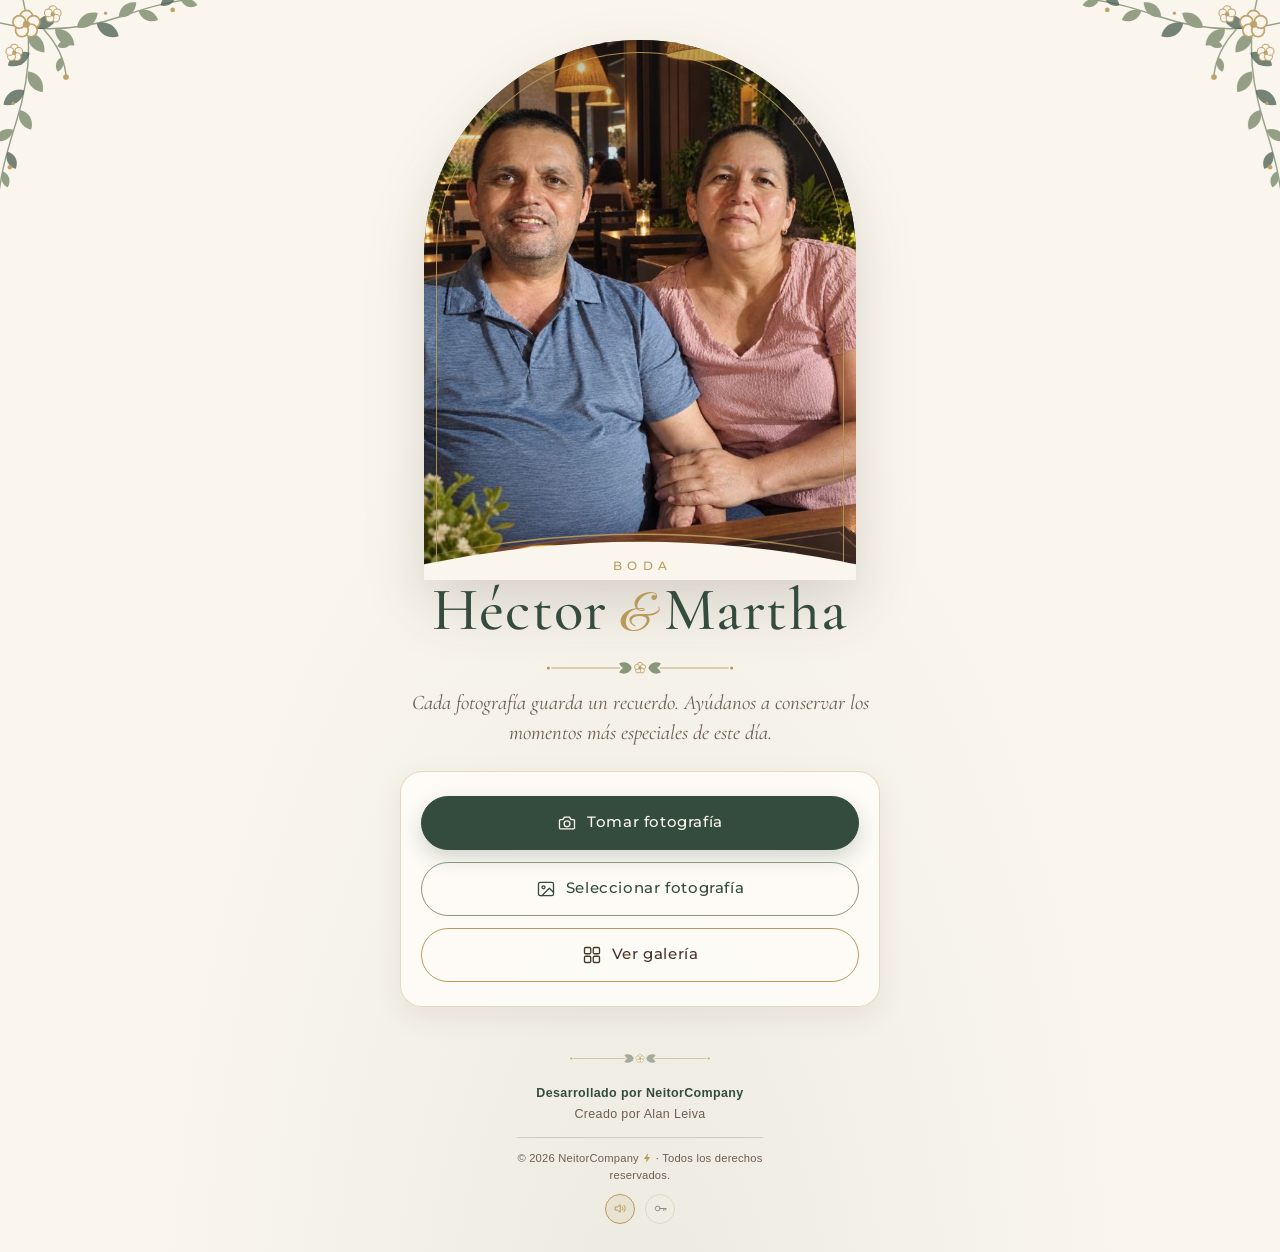
==== commit 7041e151: "update version final" ====
--- a/index.html
+++ b/index.html
@@ -7,6 +7,21 @@
   <title>Boda Héctor &amp; Martha</title>
 
   <!--
+    Ícono de la boda (dos anillos entrelazados, diseño original).
+    - Rutas RELATIVAS (sin «/» al inicio): funcionan también en GitHub Pages
+      dentro de la subcarpeta del repositorio.
+    - «?v=» obliga al navegador a descargar el ícono nuevo y no uno guardado.
+    - Sin service worker ni manifest: solo el ícono.
+  -->
+  <link rel="icon" href="assets/favicon/favicon.ico?v=1" sizes="48x48">
+  <link rel="icon" href="assets/favicon/favicon-16x16.png?v=1" type="image/png" sizes="16x16">
+  <link rel="icon" href="assets/favicon/favicon-32x32.png?v=1" type="image/png" sizes="32x32">
+  <link rel="icon" href="assets/favicon/icono-192.png?v=1" type="image/png" sizes="192x192">
+  <link rel="icon" href="assets/favicon/favicon.svg?v=1" type="image/svg+xml">
+  <link rel="apple-touch-icon" href="assets/favicon/apple-touch-icon.png?v=1" sizes="180x180">
+  <meta name="apple-mobile-web-app-title" content="Héctor &amp; Martha">
+
+  <!--
     Tipografías (Google Fonts, sin instalar nada):
     - Cormorant Garamond: títulos elegantes.
     - Great Vibes: solo para el "&" decorativo.
@@ -18,9 +33,75 @@
   <link rel="stylesheet" href="https://fonts.googleapis.com/css2?family=Cormorant+Garamond:ital,wght@0,500;0,600;1,400;1,500&family=Great+Vibes&family=Montserrat:wght@400;500;600&display=swap">
 
   <!-- "?v=" obliga al navegador a descargar la versión nueva tras cada cambio. -->
-  <link rel="stylesheet" href="style.css?v=17">
+  <link rel="stylesheet" href="style.css?v=36">
 </head>
 <body>
+  <!--
+    Bienvenida (solo al abrir o recargar la página): una iglesia que se dibuja,
+    dos anillos que se entrelazan y «Héctor & Martha». SVG + CSS originales.
+    Visible desde el primer instante (sin parpadeo de la página). Se quita sola
+    a los ~2 s; si algo fallara, el propio CSS la oculta a los 3 s. Tocarla la salta.
+  -->
+  <div id="bienvenida" class="bienvenida" aria-hidden="true">
+    <div class="bienvenida-contenido">
+      <svg class="iglesia" viewBox="0 0 200 172" focusable="false">
+        <defs>
+          <linearGradient id="bienvenida-oro" gradientUnits="userSpaceOnUse" x1="70" y1="130" x2="130" y2="165">
+            <stop offset="0" stop-color="#E9D6A1"/>
+            <stop offset="0.5" stop-color="#C6A766"/>
+            <stop offset="1" stop-color="#9E7E3C"/>
+          </linearGradient>
+          <radialGradient id="bienvenida-resplandor">
+            <stop offset="0" stop-color="#E9D6A1" stop-opacity="0.55"/>
+            <stop offset="1" stop-color="#E9D6A1" stop-opacity="0"/>
+          </radialGradient>
+        </defs>
+        <!-- Resplandor suave detrás de la composición -->
+        <circle class="iglesia-resplandor" cx="100" cy="100" r="78" fill="url(#bienvenida-resplandor)"/>
+        <!-- A. La iglesia se dibuja desde abajo -->
+        <g class="iglesia-trazos" fill="none" stroke="#344C3D" stroke-width="1.5" stroke-linecap="round" stroke-linejoin="round">
+          <path class="trazo t-suelo" pathLength="1" d="M28 152H172"/>
+          <path class="trazo t-nave" pathLength="1" d="M50 152V104L82 78M150 152V104L118 78"/>
+          <path class="trazo t-torre" pathLength="1" d="M82 152V72H118V152"/>
+          <path class="trazo t-aguja" pathLength="1" d="M78 72L100 38L122 72"/>
+          <path class="trazo t-puerta" pathLength="1" d="M92 152V134a8 8 0 0 1 16 0V152"/>
+          <path class="trazo t-campana" pathLength="1" d="M95 92v-7a5 5 0 0 1 10 0v7z"/>
+        </g>
+        <!-- Ventanas en verde salvia -->
+        <g class="iglesia-ventanas" fill="#89967B" fill-opacity="0.55" stroke="#6E7F62" stroke-width="1">
+          <path d="M60 130v-11a5 5 0 0 1 10 0v11z"/>
+          <path d="M130 130v-11a5 5 0 0 1 10 0v11z"/>
+          <circle cx="100" cy="108" r="6"/>
+        </g>
+        <!-- Cruz dorada -->
+        <path class="iglesia-cruz" pathLength="1" d="M100 38V22M94 28H106" fill="none" stroke="url(#bienvenida-oro)" stroke-width="2.2" stroke-linecap="round"/>
+        <!-- Destellos -->
+        <g class="bienvenida-destellos" fill="#C6A766">
+          <path class="b-destello bd1" d="M40 60l1 2.7 2.7 1-2.7 1-1 2.7-1-2.7-2.7-1 2.7-1z"/>
+          <path class="b-destello bd2" d="M160 48l1 2.7 2.7 1-2.7 1-1 2.7-1-2.7-2.7-1 2.7-1z"/>
+          <path class="b-destello bd3" d="M150 130l.8 2.2 2.2.8-2.2.8-.8 2.2-.8-2.2-2.2-.8 2.2-.8z"/>
+        </g>
+        <!-- B. Dos anillos que llegan desde lados opuestos y se entrelazan delante -->
+        <g transform="translate(100 150) scale(0.78) translate(-32 -32)">
+          <g class="b-anillo b-anillo-izq" fill="none" stroke="url(#bienvenida-oro)" stroke-width="4">
+            <circle cx="25" cy="33" r="12.5"/>
+          </g>
+          <g class="b-anillo b-anillo-der" fill="none" stroke="url(#bienvenida-oro)" stroke-width="4">
+            <circle cx="39" cy="31" r="12.5"/>
+          </g>
+          <g class="b-anillo b-anillo-izq" fill="none" stroke-width="4">
+            <path d="M36.33 38.28A12.5 12.5 0 0 1 28.24 45.07" stroke="#FAF6EE" stroke-width="7"/>
+            <path d="M36.33 38.28A12.5 12.5 0 0 1 28.24 45.07" stroke="url(#bienvenida-oro)"/>
+          </g>
+          <circle class="b-anillos-brillo" cx="32" cy="32" r="22" fill="url(#bienvenida-resplandor)"/>
+        </g>
+      </svg>
+      <!-- C. Bienvenida -->
+      <p class="bienvenida-titulo">Héctor <span class="bienvenida-amp">&amp;</span> Martha</p>
+      <p class="bienvenida-texto">Unidos por amor, rodeados de recuerdos</p>
+      <p class="bienvenida-carga">Preparando nuestra historia…</p>
+    </div>
+  </div>
   <main class="contenedor">
     <!-- Portada -->
     <header class="portada">
@@ -140,11 +221,16 @@
         <p class="nota-galeria">
           Fotografías que los invitados ya compartieron con Héctor &amp; Martha. Toca una para verla en grande.
         </p>
+        <!-- Aviso del modo organizador (solo se ve con la clave de organizador). -->
+        <p id="organizador-aviso" class="organizador-aviso" hidden>
+          <span>Modo organizador</span>
+          <button type="button" id="btn-salir-organizador" class="organizador-salir">Salir</button>
+        </p>
         <p id="compartida-estado" class="mensaje" role="status" aria-live="polite" hidden></p>
         <ul id="compartida-cuadricula" class="galeria-cuadricula"></ul>
         <div class="acciones acciones-galeria">
           <button type="button" id="btn-cargar-mas" class="boton boton-secundario" hidden>Cargar más fotografías</button>
-          <button type="button" id="btn-actualizar-galeria" class="boton boton-terciario icono icono-repetir">Actualizar galería</button>
+          <button type="button" id="btn-actualizar-galeria" class="boton boton-texto icono icono-repetir">Actualizar galería</button>
         </div>
       </div>
 
@@ -155,18 +241,19 @@
         </p>
         <p id="mi-galeria-aviso" class="mensaje" role="status" hidden></p>
         <p id="galeria-vacia" class="mensaje mensaje-vacio" hidden>Todavía no has confirmado ninguna fotografía.</p>
+        <!-- Aviso contextual: solo aparece cuando hay fotos sin enviar. -->
+        <div id="aviso-pendientes" class="aviso-pendientes" role="status" hidden>
+          <span id="aviso-pendientes-texto" class="aviso-pendientes-texto">1 fotografía sin enviar</span>
+          <button type="button" id="btn-reintentar-pendientes" class="aviso-pendientes-boton icono icono-repetir">Reintentar</button>
+        </div>
         <ul id="galeria-cuadricula" class="galeria-cuadricula"></ul>
-        <div class="acciones acciones-galeria">
-          <!-- Solo aparece cuando hay fotos sin enviar. -->
-          <button type="button" id="btn-reintentar-pendientes" class="boton boton-secundario icono icono-repetir" hidden>Reintentar envíos pendientes</button>
-        </div>
       </div>
 
       <!-- Botones a la par. «Limpiar mi galería» solo se ve en la pestaña «Mi galería»
            cuando tiene fotos; borra lo guardado en este teléfono, nunca Google Drive. -->
       <div class="acciones acciones-galeria acciones-par">
-        <button type="button" id="btn-volver-inicio" class="boton icono icono-inicio">Volver al inicio</button>
-        <button type="button" id="btn-limpiar-mi-galeria" class="boton boton-terciario icono icono-limpiar" hidden>Limpiar mi galería</button>
+        <button type="button" id="btn-volver-inicio" class="boton boton-secundario icono icono-inicio">Volver al inicio</button>
+        <button type="button" id="btn-limpiar-mi-galeria" class="boton boton-texto icono icono-limpiar" hidden>Limpiar mi galería</button>
       </div>
     </section>
   </main>
@@ -180,7 +267,85 @@
     <p class="pie-linea"><strong>Desarrollado por NeitorCompany</strong></p>
     <p class="pie-linea">Creado por Alan Leiva</p>
     <p class="pie-copy">© 2026 NeitorCompany<span class="pie-rayo" aria-hidden="true"></span> · Todos los derechos reservados.</p>
+    <!-- Acceso al modo organizador. La protección real está en el servidor (clave + interruptor). -->
+    <div class="pie-iconos">
+      <!-- Sonidos: empiezan activados; el invitado puede silenciarlos. -->
+      <button type="button" id="btn-sonido" class="pie-organizador pie-sonido" aria-pressed="true" aria-label="Silenciar sonidos" title="Sonidos activados"></button>
+      <button type="button" id="btn-organizador" class="pie-organizador" aria-label="Entrar como organizador" title="Organizador"></button>
+    </div>
   </footer>
+
+  <!--
+    Transición «Volver al inicio»: la paloma se FORMA por partes (cola, cuerpo,
+    cabeza y pico, alas, rama de olivo), aletea y se va volando. SVG original de
+    NeitorCompany. Solo decorativa: la navegación real ocurre debajo, enseguida.
+  -->
+  <div id="transicion-inicio" class="transicion-inicio" role="status" aria-live="polite" hidden>
+    <div class="transicion-contenido">
+      <svg class="paloma" viewBox="0 0 140 100" aria-hidden="true" focusable="false">
+        <defs>
+          <linearGradient id="paloma-cuerpo" x1="0" y1="0" x2="0" y2="1">
+            <stop offset="0" stop-color="#FFFFFF"/>
+            <stop offset="1" stop-color="#ECE7DD"/>
+          </linearGradient>
+          <linearGradient id="paloma-ala" x1="0" y1="0" x2="1" y2="1">
+            <stop offset="0" stop-color="#FFFFFF"/>
+            <stop offset="1" stop-color="#E6E0D4"/>
+          </linearGradient>
+          <!-- El mismo contorno de cuerpo y cabeza, separado en dos zonas para formarlas por turnos -->
+          <clipPath id="zona-cuerpo"><rect x="0" y="0" width="101" height="100"/></clipPath>
+          <clipPath id="zona-cabeza"><rect x="100" y="0" width="40" height="100"/></clipPath>
+          <path id="silueta-paloma" d="M38 58c8-11 24-17 42-16 10 .5 17-3 22-9 4-4 10-4 12 0 2 3 0 6-3 8-4 9-14 17-28 21-16 4-33 3-45-4z"/>
+        </defs>
+        <!-- Destellos dorados discretos -->
+        <g class="destellos" fill="#C6A766">
+          <path class="destello d1" d="M18 20l1.2 3.3 3.3 1.2-3.3 1.2L18 29l-1.2-3.3-3.3-1.2 3.3-1.2z"/>
+          <path class="destello d2" d="M122 14l1 2.6 2.6 1-2.6 1-1 2.6-1-2.6-2.6-1 2.6-1z"/>
+          <path class="destello d3" d="M128 70l.9 2.3 2.3.9-2.3.9-.9 2.3-.9-2.3-2.3-.9 2.3-.9z"/>
+          <path class="destello d4" d="M10 74l.8 2 2 .8-2 .8-.8 2-.8-2-2-.8 2-.8z"/>
+        </g>
+        <g class="paloma-vuelo">
+          <!-- 5. Ala lejana (llega a su sitio y luego aletea) -->
+          <g class="pieza pieza-ala-lejana">
+            <path class="ala ala-lejana" d="M66 46C60 30 50 18 36 12c8 9 13 19 16 32z" fill="#E9E4D9"/>
+          </g>
+          <!-- 1. Plumas de la cola -->
+          <g class="pieza pieza-cola">
+            <path d="M40 58c-10 2-20 8-30 14 9 2 20-1 30-7l-4 9c7-3 12-8 15-13z" fill="url(#paloma-ala)" stroke="#D7D0C3" stroke-width="0.8" stroke-linejoin="round"/>
+            <path d="M33 61l-16 9M36 63l-9 9" fill="none" stroke="#DCD5C8" stroke-width="0.6" stroke-linecap="round"/>
+          </g>
+          <!-- 2. Cuerpo blanco -->
+          <g class="pieza pieza-cuerpo">
+            <use href="#silueta-paloma" clip-path="url(#zona-cuerpo)" fill="url(#paloma-cuerpo)" stroke="#D7D0C3" stroke-width="0.8" stroke-linejoin="round"/>
+          </g>
+          <!-- 3. Cabeza, ojo y pico -->
+          <g class="pieza pieza-cabeza">
+            <use href="#silueta-paloma" clip-path="url(#zona-cabeza)" fill="url(#paloma-cuerpo)" stroke="#D7D0C3" stroke-width="0.8" stroke-linejoin="round"/>
+            <path d="M114 35.5l6.5 1.4-6.2 1.9z" fill="#CDA76A"/>
+            <circle cx="109.5" cy="35" r="1.25" fill="#49362B"/>
+          </g>
+          <!-- 6. Rama de olivo en el pico -->
+          <g class="pieza pieza-olivo">
+            <path d="M118 37.5c3 4 4 9 2.5 14" fill="none" stroke="#5E7052" stroke-width="1.1" stroke-linecap="round"/>
+            <ellipse cx="122.5" cy="42" rx="3.4" ry="1.4" transform="rotate(35 122.5 42)" fill="#89967B"/>
+            <ellipse cx="118" cy="45" rx="3.2" ry="1.3" transform="rotate(-35 118 45)" fill="#7C8A6D"/>
+            <ellipse cx="123.5" cy="48.5" rx="3.2" ry="1.3" transform="rotate(25 123.5 48.5)" fill="#89967B"/>
+            <ellipse cx="119" cy="52" rx="2.8" ry="1.2" transform="rotate(-30 119 52)" fill="#7C8A6D"/>
+          </g>
+          <!-- 4. Ala cercana (llega a su sitio y luego aletea) -->
+          <g class="pieza pieza-ala-cercana">
+            <g class="ala ala-cercana">
+              <path d="M72 46C66 26 54 10 34 4c9 10 15 22 19 38 4 7 13 9 19 4z" fill="url(#paloma-ala)" stroke="#D7D0C3" stroke-width="0.8" stroke-linejoin="round"/>
+              <path d="M56 22c3 6 6 12 8 20M48 15c4 7 8 15 10 24" fill="none" stroke="#DCD5C8" stroke-width="0.7" stroke-linecap="round"/>
+            </g>
+          </g>
+        </g>
+      </svg>
+      <p class="transicion-titulo">Volviendo a nuestro inicio…</p>
+      <p class="transicion-texto">Cada recuerdo es parte de nuestra historia</p>
+      <p class="transicion-firma">Héctor &amp; Martha <span aria-hidden="true">♡</span></p>
+    </div>
+  </div>
 
   <!-- Visor de una fotografía en tamaño grande (pantalla completa). -->
   <div id="visor" class="visor" role="dialog" aria-modal="true" aria-label="Fotografía en tamaño grande" hidden>
@@ -190,6 +355,7 @@
     <p id="visor-contador" class="visor-contador"></p>
     <!-- Solo en la galería compartida: guarda la foto completa (iPhone: menú compartir; Android y computadora: descarga JPEG). -->
     <button type="button" id="visor-guardar" class="boton visor-guardar icono icono-guardar" hidden>Guardar fotografía</button>
+    <button type="button" id="visor-eliminar" class="boton visor-guardar icono icono-eliminar" hidden>Eliminar foto</button>
     <div class="visor-acciones">
       <button type="button" id="visor-anterior" class="boton boton-secundario icono icono-anterior" aria-label="Fotografía anterior">Anterior</button>
       <button type="button" id="visor-cerrar" class="boton boton-secundario icono icono-cerrar">Cerrar</button>
@@ -204,13 +370,49 @@
   <div id="dialogo" class="dialogo" role="alertdialog" aria-modal="true" aria-labelledby="dialogo-titulo" aria-describedby="dialogo-texto" hidden>
     <div class="dialogo-tarjeta">
       <span id="dialogo-icono" class="dialogo-icono" aria-hidden="true"></span>
-      <h2 id="dialogo-titulo" class="dialogo-titulo"></h2>
+      <!-- Solo al compartir: dos anillos que se acercan y se entrelazan (SVG original). -->
+      <div id="dialogo-anillos" class="dialogo-anillos" aria-hidden="true" hidden>
+        <svg viewBox="4 10 56 46" focusable="false">
+          <defs>
+            <linearGradient id="anillo-oro" gradientUnits="userSpaceOnUse" x1="10" y1="16" x2="54" y2="48">
+              <stop offset="0" stop-color="#E9D6A1"/>
+              <stop offset="0.5" stop-color="#C6A766"/>
+              <stop offset="1" stop-color="#9E7E3C"/>
+            </linearGradient>
+          </defs>
+          <g class="anillo anillo-izq">
+            <circle class="anillo-trazo" cx="25" cy="33" r="12.5"/>
+            <circle class="anillo-brillo" cx="25" cy="33" r="12.5"/>
+          </g>
+          <g class="anillo anillo-der">
+            <circle class="anillo-trazo" cx="39" cy="31" r="12.5"/>
+            <circle class="anillo-brillo anillo-brillo-der" cx="39" cy="31" r="12.5"/>
+          </g>
+          <!-- Cruce inferior: el anillo izquierdo pasa por encima (entrelazados). -->
+          <g class="anillo anillo-izq">
+            <path class="anillo-cruce-halo" d="M36.33 38.28A12.5 12.5 0 0 1 28.24 45.07"/>
+            <path class="anillo-trazo" d="M36.33 38.28A12.5 12.5 0 0 1 28.24 45.07"/>
+          </g>
+        </svg>
+      </div>
+      <h2 id="dialogo-titulo" class="dialogo-titulo" tabindex="-1"></h2>
       <p id="dialogo-texto" class="dialogo-texto"></p>
       <p id="dialogo-aviso" class="dialogo-aviso" hidden></p>
-      <div class="dialogo-acciones">
+      <p id="dialogo-error" class="dialogo-error" role="alert" hidden></p>
+      <input type="password" id="dialogo-campo" class="dialogo-campo" autocomplete="off" autocapitalize="off" autocorrect="off" spellcheck="false" hidden>
+      <div id="dialogo-acciones" class="dialogo-acciones">
         <button type="button" id="dialogo-cancelar" class="boton boton-secundario">Cancelar</button>
         <button type="button" id="dialogo-aceptar" class="boton">Aceptar</button>
       </div>
+      <!-- Solo en «mantener para confirmar»: instrucción y alternativa accesible. -->
+      <!-- Solo durante un envío largo: seguir usando la app mientras termina. -->
+      <button type="button" id="dialogo-segundo-plano" class="dialogo-alternativa dialogo-segundo-plano" hidden>Seguir navegando mientras se envía</button>
+      <!-- Anuncios para lectores de pantalla (estado del envío). -->
+      <p id="dialogo-vivo" class="oculto-visual" role="status" aria-live="polite"></p>
+      <p id="dialogo-ayuda" class="dialogo-ayuda" hidden>
+        <span id="dialogo-ayuda-texto">Mantén presionado hasta que se llene la barra.</span>
+        <button type="button" id="dialogo-alternativa" class="dialogo-alternativa">Prefiero tocar una vez</button>
+      </p>
     </div>
   </div>
 
@@ -256,7 +458,7 @@
   </div>
 
   <!-- config.js: configuración PÚBLICA del servidor (sin contraseñas). -->
-  <script src="config.js?v=2"></script>
-  <script src="script.js?v=20"></script>
+  <script src="config.js?v=3"></script>
+  <script src="script.js?v=40"></script>
 </body>
 </html>
--- a/style.css
+++ b/style.css
@@ -546,6 +546,7 @@
 .icono-guardar   { --icono: url("assets/iconos/guardar.svg"); }
 .icono-limpiar   { --icono: url("assets/iconos/limpiar.svg"); }
 .icono-inicio    { --icono: url("assets/iconos/inicio.svg"); }
+.icono-eliminar  { --icono: url("assets/iconos/eliminar.svg"); }
 
 /* ---------- Vista previa ---------- */
 
@@ -757,7 +758,7 @@
 }
 
 .acciones-galeria {
-  max-width: 360px;
+  max-width: 420px; /* el mismo ancho que la fila de abajo: bordes alineados */
   margin: 0 auto;
 }
 
@@ -766,6 +767,11 @@
   flex-direction: row;
   max-width: 420px;
   gap: 10px;
+}
+/* Separación entre «Actualizar galería» y la fila «Volver al inicio /
+   Limpiar mi galería». */
+#btn-actualizar-galeria {
+  margin-bottom: 10px;
 }
 
 .acciones-par .boton {
@@ -1558,3 +1564,806 @@
   border: 0;
   opacity: 0;
 }
+
+/* ---------- Modo organizador (llave del pie y papeleras) ---------- */
+.galeria-cuadricula li {
+  position: relative;
+}
+.boton-papelera {
+  position: absolute;
+  top: 6px;
+  right: 6px;
+  z-index: 2;
+  display: flex;
+  align-items: center;
+  justify-content: center;
+  width: 34px;
+  height: 34px;
+  padding: 0;
+  border: 1px solid var(--dorado);
+  border-radius: 50%;
+  background: rgba(255, 253, 248, 0.94);
+  box-shadow: 0 2px 8px rgba(73, 54, 43, 0.2);
+  cursor: pointer;
+  -webkit-tap-highlight-color: transparent;
+}
+.boton-papelera::before {
+  content: "";
+  width: 18px;
+  height: 18px;
+  background: #7A3B2E;
+  -webkit-mask: url("assets/iconos/eliminar.svg") center / contain no-repeat;
+  mask: url("assets/iconos/eliminar.svg") center / contain no-repeat;
+}
+.boton-papelera:disabled {
+  opacity: 0.6;
+  cursor: default;
+}
+.boton-papelera.eliminando::before {
+  width: 16px;
+  height: 16px;
+  -webkit-mask: none;
+  mask: none;
+  background: none;
+  border: 2px solid rgba(122, 59, 46, 0.25);
+  border-top-color: #7A3B2E;
+  border-radius: 50%;
+  animation: girar 0.9s linear infinite;
+}
+.organizador-aviso {
+  display: flex;
+  align-items: center;
+  justify-content: space-between;
+  gap: 10px;
+  max-width: 520px;
+  margin: 0 auto 12px;
+  padding: 8px 10px 8px 14px;
+  font-size: 0.8rem;
+  color: #7A3B2E;
+  background: #F7ECE6;
+  border: 1px dashed rgba(122, 59, 46, 0.45);
+  border-radius: 12px;
+}
+.organizador-aviso[hidden] {
+  display: none;
+}
+.organizador-salir {
+  padding: 4px 12px;
+  font: 600 0.76rem var(--fuente-texto);
+  color: #7A3B2E;
+  background: transparent;
+  border: 1px solid rgba(122, 59, 46, 0.45);
+  border-radius: 999px;
+  cursor: pointer;
+}
+.dialogo-campo {
+  width: 100%;
+  margin: -4px 0 16px;
+  padding: 11px 14px;
+  font: 500 0.9rem ui-monospace, Menlo, Consolas, monospace;
+  color: var(--texto);
+  background: #fff;
+  border: 1px solid var(--borde-dorado);
+  border-radius: 12px;
+}
+.dialogo-campo:focus {
+  outline: 2px solid var(--dorado);
+  outline-offset: 1px;
+}
+.pie-iconos {
+  display: flex;
+  justify-content: center;
+  gap: 10px;
+  margin-top: 10px;
+}
+.pie-organizador {
+  display: inline-flex;
+  align-items: center;
+  justify-content: center;
+  width: 30px;
+  height: 30px;
+  padding: 0;
+  border: 1px solid var(--borde-dorado);
+  border-radius: 50%;
+  background: transparent;
+  opacity: 0.7;
+  cursor: pointer;
+  -webkit-tap-highlight-color: transparent;
+  transition: opacity var(--transicion), border-color var(--transicion), background var(--transicion);
+}
+.pie-organizador::before {
+  content: "";
+  width: 15px;
+  height: 15px;
+  background: var(--texto-suave);
+  -webkit-mask: url("assets/iconos/llave.svg") center / contain no-repeat;
+  mask: url("assets/iconos/llave.svg") center / contain no-repeat;
+}
+.pie-organizador:focus-visible {
+  outline: 2px solid var(--dorado);
+  outline-offset: 2px;
+}
+.pie-organizador.activo {
+  opacity: 1;
+  border-color: var(--dorado);
+  background: rgba(185, 154, 91, 0.12);
+}
+.pie-organizador.activo::before {
+  background: var(--dorado);
+}
+@media (hover: hover) {
+  .pie-organizador:hover {
+    opacity: 1;
+    border-color: var(--dorado);
+  }
+}
+
+/* ---------- Botón de sonidos (pie) ---------- */
+.pie-sonido::before {
+  -webkit-mask-image: url("assets/iconos/silencio.svg");
+  mask-image: url("assets/iconos/silencio.svg");
+}
+.pie-sonido.activo::before {
+  -webkit-mask-image: url("assets/iconos/sonido.svg");
+  mask-image: url("assets/iconos/sonido.svg");
+}
+
+/* ---------- Efectos del ícono del cuadro de diálogo (una sola vez, sin bucles) ---------- */
+.dialogo-icono[data-efecto="compartir"] {
+  animation: dialogo-icono 0.6s ease 0.1s both, dialogo-latido 0.7s ease 0.7s 1 both;
+}
+.dialogo-icono[data-efecto="compartir"]::after {
+  content: "";
+  position: absolute;
+  inset: -2px;
+  border-radius: 50%;
+  border: 2px solid var(--dorado);
+  animation: dialogo-onda 1.1s ease-out 0.5s 1 both;
+  pointer-events: none;
+}
+.dialogo-icono[data-efecto="eliminar"] {
+  animation: dialogo-icono 0.6s ease 0.1s both, dialogo-latido 0.6s ease 0.7s 1 both;
+}
+.dialogo-icono[data-efecto="error"] {
+  animation: dialogo-icono 0.6s ease 0.1s both, dialogo-sacudida 0.45s ease 0.7s 1 both;
+}
+.dialogo-icono[data-efecto="advertencia"] {
+  animation: dialogo-icono 0.6s ease 0.1s both, dialogo-latido 0.9s ease 0.7s 2 both;
+}
+@keyframes dialogo-latido {
+  0%, 100% { transform: none; }
+  40%      { transform: scale(1.08); }
+}
+@keyframes dialogo-sacudida {
+  0%, 100% { transform: none; }
+  20%      { transform: translateX(-5px); }
+  40%      { transform: translateX(5px); }
+  60%      { transform: translateX(-3px); }
+  80%      { transform: translateX(3px); }
+}
+@keyframes dialogo-onda {
+  0%   { opacity: 0.6; transform: scale(1); }
+  100% { opacity: 0; transform: scale(1.45); }
+}
+@media (prefers-reduced-motion: reduce) {
+  .dialogo-icono[data-efecto]::after { display: none; }
+}
+
+/* ---------- Jerarquía de los botones de la galería ---------- */
+/* «Limpiar mi galería»: acción delicada y poco frecuente → botón de texto discreto. */
+.boton-texto {
+  color: var(--texto-suave);
+  background: transparent;
+  border-color: transparent;
+  box-shadow: none;
+  font-weight: 500;
+}
+@media (hover: hover) {
+  .boton-texto:hover {
+    color: var(--cafe);
+    background: rgba(185, 154, 91, 0.08);
+    border-color: transparent;
+  }
+}
+.boton-texto:focus-visible {
+  outline: 2px solid var(--dorado);
+  outline-offset: 2px;
+}
+
+/* Aviso «N fotografías sin enviar» arriba de «Mi galería». */
+.aviso-pendientes {
+  display: flex;
+  align-items: center;
+  justify-content: space-between;
+  gap: 12px;
+  margin: 0 0 14px;
+  padding: 10px 10px 10px 16px;
+  background: #F7ECE6;
+  border: 1px solid rgba(122, 59, 46, 0.2);
+  border-radius: 14px;
+}
+.aviso-pendientes[hidden] {
+  display: none;
+}
+.aviso-pendientes-texto {
+  font-size: 0.85rem;
+  font-weight: 500;
+  color: #7A3B2E;
+}
+.aviso-pendientes-boton {
+  display: inline-flex;
+  align-items: center;
+  gap: 6px;
+  flex-shrink: 0;
+  padding: 7px 14px;
+  font: 600 0.8rem var(--fuente-texto);
+  letter-spacing: 0.02em;
+  color: #7A3B2E;
+  background: var(--crema-claro);
+  border: 1px solid rgba(122, 59, 46, 0.35);
+  border-radius: 999px;
+  cursor: pointer;
+  -webkit-tap-highlight-color: transparent;
+}
+.aviso-pendientes-boton.icono::before {
+  width: 15px;
+  height: 15px;
+  background: currentColor;
+}
+.aviso-pendientes-boton:focus-visible {
+  outline: 2px solid var(--dorado);
+  outline-offset: 2px;
+}
+/* «Volver al inicio» solo (pestaña «Compartida»): mismo tamaño de letra que los demás botones. */
+.acciones-par:has(> .boton[hidden]) .boton {
+  font-size: 0.95rem;
+  letter-spacing: 0.04em;
+}
+
+/* ---------- Cuadro de diálogo: estado de carga y mensaje de error ---------- */
+.dialogo-acciones .boton.cargando,
+.dialogo-acciones .boton.cargando:disabled {
+  opacity: 1;
+  cursor: progress;
+}
+.dialogo-acciones .boton.cargando::before {
+  content: "";
+  flex: none;
+  width: 15px;
+  height: 15px;
+  border: 2px solid rgba(250, 246, 238, 0.35);
+  border-top-color: var(--crema);
+  border-radius: 50%;
+  animation: girar 0.8s linear infinite;
+}
+.dialogo-error {
+  margin: -4px 0 16px;
+  font-size: 0.84rem;
+  font-weight: 600;
+  line-height: 1.45;
+  color: #7A3B2E;
+}
+
+/* ---------- «Mantener para confirmar»: el botón empieza blanco y se llena de verde ---------- */
+.dialogo-acciones .boton.mantener {
+  position: relative;
+  overflow: hidden;
+  flex-grow: 1.5; /* un poco más ancho que «Cancelar» */
+  white-space: nowrap; /* el texto en una sola línea */
+  letter-spacing: 0;
+  font-size: 0.82rem;
+  color: var(--verde);
+  background: var(--crema-claro);
+  border-color: var(--verde);
+  box-shadow: none;
+  -webkit-user-select: none;
+  user-select: none;
+  -webkit-touch-callout: none; /* sin menú al mantener en iPhone */
+  touch-action: none;
+}
+/* Capa verde con el mismo texto en crema: se revela de izquierda a derecha. */
+.dialogo-acciones .boton.mantener::before {
+  content: attr(data-texto);
+  position: absolute;
+  inset: 0;
+  display: flex;
+  align-items: center;
+  justify-content: center;
+  padding: 0 10px;
+  color: var(--crema);
+  background: var(--verde);
+  white-space: nowrap;
+  -webkit-clip-path: inset(0 calc((1 - var(--progreso, 0)) * 100%) 0 0);
+  clip-path: inset(0 calc((1 - var(--progreso, 0)) * 100%) 0 0);
+}
+.dialogo-acciones .boton.mantener.soltando::before {
+  transition: clip-path 0.28s ease, -webkit-clip-path 0.28s ease;
+}
+.dialogo-acciones .boton.mantener:active {
+  transform: scale(0.98);
+}
+@media (max-width: 340px) {
+  .dialogo-acciones .boton.mantener,
+  .dialogo-acciones .boton.mantener::before {
+    white-space: normal;
+  }
+}
+.dialogo-ayuda {
+  margin: 12px 0 0;
+  font-size: 0.78rem;
+  line-height: 1.45;
+  color: var(--texto-suave);
+}
+.dialogo-ayuda.resaltar {
+  color: #7A3B2E;
+  animation: dialogo-ayuda-resaltar 0.5s ease;
+}
+@keyframes dialogo-ayuda-resaltar {
+  0%, 100% { transform: none; }
+  30%      { transform: translateX(-3px); }
+  60%      { transform: translateX(3px); }
+}
+.dialogo-alternativa {
+  display: inline;
+  margin: 0;
+  padding: 4px 2px;
+  font: inherit;
+  font-weight: 600;
+  color: var(--verde);
+  text-decoration: underline;
+  text-underline-offset: 2px;
+  background: none;
+  border: 0;
+  cursor: pointer;
+}
+.dialogo-alternativa:focus-visible {
+  outline: 2px solid var(--dorado);
+  outline-offset: 2px;
+  border-radius: 4px;
+}
+
+/* ---------- Envío de una foto: dos anillos que se acercan y se entrelazan ---------- */
+.dialogo-anillos {
+  width: 136px;
+  height: 112px;
+  margin: -6px auto 8px;
+}
+.dialogo-anillos[hidden] {
+  display: none;
+}
+.dialogo-anillos svg {
+  display: block;
+  width: 100%;
+  height: 100%;
+  overflow: visible;
+  animation: anillos-flotar 3.4s ease-in-out 1.9s infinite;
+}
+.anillo-trazo {
+  fill: none;
+  stroke: url(#anillo-oro);
+  stroke-width: 3.6;
+}
+/* Brillo metálico suave que recorre cada anillo. */
+.anillo-brillo {
+  fill: none;
+  stroke: #FFF6DE;
+  stroke-width: 1.3;
+  stroke-linecap: round;
+  stroke-dasharray: 8 70.5;
+  opacity: 0.7;
+  animation: anillo-brillo 3.6s linear 1.6s infinite both;
+}
+.anillo-brillo-der {
+  stroke-dashoffset: 39;
+  animation-duration: 4.4s;
+  animation-direction: reverse;
+}
+.anillo-cruce-halo {
+  fill: none;
+  stroke: var(--crema-claro);
+  stroke-width: 6.6;
+}
+.anillo {
+  transform-box: view-box;
+}
+.anillo-izq {
+  transform-origin: 25px 33px;
+  animation: anillo-izq 1.8s cubic-bezier(0.45, 0, 0.2, 1) both;
+}
+.anillo-der {
+  transform-origin: 39px 31px;
+  animation: anillo-der 1.8s cubic-bezier(0.45, 0, 0.2, 1) both;
+}
+@keyframes anillo-izq {
+  0%   { opacity: 0; transform: translate(-11px, 2px) rotate(-10deg); }
+  30%  { opacity: 1; }
+  100% { opacity: 1; transform: none; }
+}
+@keyframes anillo-der {
+  0%   { opacity: 0; transform: translate(11px, -2px) rotate(10deg); }
+  30%  { opacity: 1; }
+  100% { opacity: 1; transform: none; }
+}
+@keyframes anillos-flotar {
+  0%, 100% { transform: translateY(0); }
+  50%      { transform: translateY(-2px); }
+}
+@keyframes anillo-brillo {
+  from { stroke-dashoffset: 0; }
+  to   { stroke-dashoffset: -78.5; }
+}
+/* Éxito: los anillos se iluminan un instante antes de «¡Recuerdo compartido!». */
+.dialogo-anillos.listo svg {
+  animation: anillos-listo 0.45s ease both;
+}
+@keyframes anillos-listo {
+  0%   { transform: none; filter: none; }
+  50%  { transform: scale(1.08); filter: drop-shadow(0 0 6px rgba(201, 170, 105, 0.55)); }
+  100% { transform: scale(1); filter: drop-shadow(0 0 3px rgba(201, 170, 105, 0.35)); }
+}
+.dialogo-segundo-plano {
+  display: block;
+  margin: 4px auto 0;
+  font-size: 0.8rem;
+}
+.dialogo-segundo-plano[hidden] {
+  display: none;
+}
+/* Menos movimiento: anillos ya entrelazados y quietos, sin brillo que gire. */
+@media (prefers-reduced-motion: reduce) {
+  .anillo-izq,
+  .anillo-der,
+  .dialogo-anillos svg,
+  .dialogo-anillos.listo svg {
+    animation: none !important;
+    opacity: 1;
+    transform: none;
+  }
+  .anillo-brillo {
+    display: none;
+  }
+}
+
+/* ---------- Transición «Volver al inicio»: la paloma se forma, aletea y se va volando ---------- */
+/* Línea de tiempo (≈2.3 s): cola 0–0.4 · cuerpo 0.2–0.6 · cabeza y pico 0.45–0.8 ·
+   alas 0.65–1.15 · olivo 1–1.25 · aleteo y vuelo 1.25–2.05 · fundido 1.9–2.3 s. */
+.transicion-inicio {
+  position: fixed;
+  inset: 0;
+  z-index: 40; /* sobre el visor y el cuadro de diálogo */
+  display: flex;
+  align-items: center;
+  justify-content: center;
+  padding: 24px;
+  text-align: center;
+  background:
+    radial-gradient(ellipse at 50% 38%, rgba(185, 154, 91, 0.12), transparent 60%),
+    var(--crema);
+  opacity: 0;
+  transition: opacity 0.25s ease;
+}
+.transicion-inicio.visible {
+  opacity: 1;
+}
+.transicion-inicio.saliendo {
+  opacity: 0;
+  transition-duration: 0.4s;
+}
+body.transicion-abierta {
+  overflow: hidden;
+}
+.transicion-contenido {
+  max-width: 340px;
+}
+.paloma {
+  display: block;
+  width: 200px;
+  height: 143px;
+  margin: 0 auto 10px;
+  overflow: visible;
+}
+.paloma .pieza,
+.paloma .ala,
+.paloma-vuelo,
+.destello {
+  transform-box: view-box;
+}
+/* Cada pieza llega a su lugar (sin animación, la paloma se ve completa). */
+.pieza-cola        { transform-origin: 40px 60px;  animation: pieza-cola 0.4s cubic-bezier(0.2, 0.8, 0.3, 1) 0s both; }
+.pieza-cuerpo      { transform-origin: 72px 52px;  animation: pieza-cuerpo 0.4s cubic-bezier(0.2, 0.8, 0.3, 1) 0.2s both; }
+.pieza-cabeza      { transform-origin: 108px 37px; animation: pieza-cabeza 0.35s cubic-bezier(0.2, 0.8, 0.3, 1) 0.45s both; }
+.pieza-ala-lejana  { transform-origin: 64px 44px;  animation: pieza-ala-lejana 0.45s cubic-bezier(0.2, 0.8, 0.3, 1) 0.65s both; }
+.pieza-ala-cercana { transform-origin: 68px 44px;  animation: pieza-ala-cercana 0.45s cubic-bezier(0.2, 0.8, 0.3, 1) 0.72s both; }
+.pieza-olivo       { transform-origin: 118px 38px; animation: pieza-olivo 0.3s cubic-bezier(0.2, 0.8, 0.3, 1.3) 1s both; }
+@keyframes pieza-cola {
+  from { opacity: 0; transform: translate(-16px, 10px) rotate(-14deg); }
+  to   { opacity: 1; transform: none; }
+}
+@keyframes pieza-cuerpo {
+  from { opacity: 0; transform: scale(0.82); }
+  to   { opacity: 1; transform: none; }
+}
+@keyframes pieza-cabeza {
+  from { opacity: 0; transform: translate(10px, -6px); }
+  to   { opacity: 1; transform: none; }
+}
+@keyframes pieza-ala-lejana {
+  from { opacity: 0; transform: translate(-8px, -18px) rotate(-22deg); }
+  to   { opacity: 1; transform: none; }
+}
+@keyframes pieza-ala-cercana {
+  from { opacity: 0; transform: translate(10px, -24px) rotate(28deg); }
+  to   { opacity: 1; transform: none; }
+}
+@keyframes pieza-olivo {
+  from { opacity: 0; transform: scale(0.2); }
+  to   { opacity: 1; transform: none; }
+}
+/* Ya completa: aletea (3 veces) y se va volando hacia arriba a la derecha. */
+.ala-cercana { transform-origin: 68px 44px; animation: ala-cercana 0.27s ease-in-out 1.2s 6 alternate both; }
+.ala-lejana  { transform-origin: 64px 44px; animation: ala-lejana 0.27s ease-in-out 1.23s 6 alternate both; }
+.paloma-vuelo {
+  transform-origin: 70px 50px;
+  animation: paloma-se-va 0.85s cubic-bezier(0.5, 0, 0.75, 0.4) 1.25s both;
+}
+@keyframes ala-cercana {
+  from { transform: rotate(-8deg); }
+  to   { transform: rotate(50deg) scaleY(0.9); }
+}
+@keyframes ala-lejana {
+  from { transform: rotate(-5deg); }
+  to   { transform: rotate(34deg); }
+}
+@keyframes paloma-se-va {
+  0%   { transform: none; opacity: 1; }
+  70%  { opacity: 1; }
+  100% { transform: translate(70px, -60px) scale(0.55) rotate(-8deg); opacity: 0; }
+}
+/* Destellos dorados discretos mientras se forma. */
+.destello {
+  transform-origin: center;
+  opacity: 0;
+  animation: destello 0.9s ease-in-out 0.5s 2 both;
+}
+.destello.d1 { transform-origin: 18px 24.5px; }
+.destello.d2 { transform-origin: 122px 17.6px; animation-delay: 0.7s; }
+.destello.d3 { transform-origin: 128px 73.2px; animation-delay: 0.9s; }
+.destello.d4 { transform-origin: 10px 76.8px; animation-delay: 1.1s; }
+@keyframes destello {
+  0%, 100% { opacity: 0; transform: scale(0.6); }
+  50%      { opacity: 0.85; transform: scale(1); }
+}
+.transicion-titulo {
+  margin: 0 0 6px;
+  font-family: var(--fuente-titulos);
+  font-size: 1.7rem;
+  font-weight: 600;
+  line-height: 1.2;
+  color: var(--verde);
+}
+.transicion-texto {
+  margin: 0 0 12px;
+  font-size: 0.92rem;
+  line-height: 1.5;
+  color: var(--texto-suave);
+}
+.transicion-firma {
+  margin: 0;
+  font-family: var(--fuente-script);
+  font-size: 1.6rem;
+  color: var(--dorado);
+}
+.transicion-titulo,
+.transicion-texto,
+.transicion-firma {
+  animation: transicion-texto 0.5s ease 0.15s both;
+}
+.transicion-texto { animation-delay: 0.3s; }
+.transicion-firma { animation-delay: 0.45s; }
+@keyframes transicion-texto {
+  from { opacity: 0; transform: translateY(6px); }
+  to   { opacity: 1; transform: none; }
+}
+/* Menos movimiento: la paloma aparece completa y quieta, sin destellos, solo un fundido breve. */
+@media (prefers-reduced-motion: reduce) {
+  .paloma .pieza,
+  .paloma .ala,
+  .paloma-vuelo,
+  .transicion-titulo,
+  .transicion-texto,
+  .transicion-firma {
+    animation: none !important;
+    opacity: 1;
+    transform: none;
+  }
+  .destellos {
+    display: none;
+  }
+}
+
+/* ---------- Bienvenida al abrir/recargar: iglesia + anillos + «Héctor & Martha» ---------- */
+/* Línea de tiempo (≈1.95 s): iglesia 0–1.0 · anillos 0.8–1.2 · textos 1.0–1.35 ·
+   resplandor 1.2–1.5 · salida 1.6–1.95 s. Seguro sin JavaScript: se oculta a los 3 s. */
+.bienvenida {
+  position: fixed;
+  inset: 0;
+  z-index: 60; /* sobre todo lo demás */
+  display: flex;
+  align-items: center;
+  justify-content: center;
+  padding: 24px;
+  text-align: center;
+  background:
+    radial-gradient(ellipse at 50% 42%, rgba(185, 154, 91, 0.10), transparent 62%),
+    var(--crema);
+  cursor: pointer;
+  transition: opacity 0.35s ease, visibility 0.35s ease;
+  animation: bienvenida-seguro 0.35s ease 3s forwards;
+}
+.bienvenida.saliendo {
+  opacity: 0;
+  visibility: hidden;
+  pointer-events: none;
+}
+@keyframes bienvenida-seguro {
+  to { opacity: 0; visibility: hidden; pointer-events: none; }
+}
+.bienvenida-contenido {
+  max-width: 360px;
+  animation: bienvenida-aparece 0.3s ease both;
+}
+@keyframes bienvenida-aparece {
+  from { opacity: 0; }
+  to   { opacity: 1; }
+}
+.iglesia {
+  display: block;
+  width: min(250px, 66vw);
+  height: auto;
+  margin: 0 auto 6px;
+  overflow: visible;
+}
+/* A. Trazos que se dibujan (pathLength = 1) */
+.trazo {
+  stroke-dasharray: 1;
+  stroke-dashoffset: 1;
+  animation: trazo-dibuja 0.45s ease-out both;
+}
+.t-suelo  { animation-delay: 0s;    animation-duration: 0.35s; }
+.t-nave   { animation-delay: 0.12s; }
+.t-torre  { animation-delay: 0.28s; }
+.t-aguja  { animation-delay: 0.48s; animation-duration: 0.35s; }
+.t-puerta { animation-delay: 0.58s; animation-duration: 0.3s; }
+.t-campana{ animation-delay: 0.64s; animation-duration: 0.3s; }
+@keyframes trazo-dibuja {
+  to { stroke-dashoffset: 0; }
+}
+.iglesia-ventanas {
+  opacity: 0;
+  animation: aparece 0.3s ease 0.7s both;
+}
+.iglesia-cruz {
+  stroke-dasharray: 1;
+  stroke-dashoffset: 1;
+  animation: trazo-dibuja 0.25s ease-out 0.82s both, cruz-brilla 0.6s ease 1.05s both;
+}
+@keyframes cruz-brilla {
+  50% { filter: drop-shadow(0 0 3px rgba(201, 170, 105, 0.8)); }
+  to  { filter: drop-shadow(0 0 1px rgba(201, 170, 105, 0.4)); }
+}
+@keyframes aparece {
+  from { opacity: 0; }
+  to   { opacity: 1; }
+}
+/* B. Anillos */
+.b-anillo {
+  transform-box: view-box;
+}
+.b-anillo-izq {
+  transform-origin: 25px 33px;
+  animation: b-anillo-izq 0.42s cubic-bezier(0.3, 0, 0.2, 1) 0.8s both;
+}
+.b-anillo-der {
+  transform-origin: 39px 31px;
+  animation: b-anillo-der 0.42s cubic-bezier(0.3, 0, 0.2, 1) 0.8s both;
+}
+@keyframes b-anillo-izq {
+  from { opacity: 0; transform: translate(-46px, 0) rotate(-20deg); }
+  to   { opacity: 1; transform: none; }
+}
+@keyframes b-anillo-der {
+  from { opacity: 0; transform: translate(46px, 0) rotate(20deg); }
+  to   { opacity: 1; transform: none; }
+}
+.b-anillos-brillo {
+  opacity: 0;
+  animation: brillo-union 0.6s ease 1.18s both;
+}
+@keyframes brillo-union {
+  0%   { opacity: 0; }
+  45%  { opacity: 1; }
+  100% { opacity: 0.35; }
+}
+/* Destellos y resplandor (C) */
+.b-destello {
+  opacity: 0;
+  transform-box: fill-box;
+  transform-origin: center;
+  animation: b-destello 0.8s ease-in-out both;
+}
+.bd1 { animation-delay: 0.55s; }
+.bd2 { animation-delay: 0.85s; }
+.bd3 { animation-delay: 1.15s; }
+@keyframes b-destello {
+  0%, 100% { opacity: 0; transform: scale(0.5); }
+  50%      { opacity: 0.9; transform: scale(1); }
+}
+.iglesia-resplandor {
+  opacity: 0;
+  animation: aparece 0.45s ease 1.2s both;
+}
+.bienvenida-titulo {
+  margin: 0;
+  font-family: var(--fuente-titulos);
+  font-size: 2.1rem;
+  font-weight: 600;
+  line-height: 1.15;
+  color: var(--verde);
+  animation: bienvenida-texto 0.4s ease 1s both;
+}
+.bienvenida-amp {
+  font-family: var(--fuente-script);
+  font-weight: 400;
+  color: var(--dorado);
+}
+.bienvenida-texto {
+  margin: 6px 0 0;
+  font-family: var(--fuente-titulos);
+  font-style: italic;
+  font-size: 1.1rem;
+  color: var(--texto-suave);
+  animation: bienvenida-texto 0.4s ease 1.12s both;
+}
+.bienvenida-carga {
+  margin: 18px 0 0;
+  font-size: 0.78rem;
+  letter-spacing: 0.06em;
+  color: var(--texto-suave);
+  animation: bienvenida-carga 1.2s ease-in-out 0.2s infinite alternate both;
+}
+@keyframes bienvenida-texto {
+  from { opacity: 0; transform: translateY(6px); }
+  to   { opacity: 1; transform: none; }
+}
+@keyframes bienvenida-carga {
+  from { opacity: 0.45; }
+  to   { opacity: 1; }
+}
+/* Menos movimiento: composición ya dibujada y quieta; se va con un fundido breve. */
+@media (prefers-reduced-motion: reduce) {
+  .bienvenida-contenido,
+  .trazo,
+  .iglesia-ventanas,
+  .iglesia-cruz,
+  .b-anillo,
+  .b-anillos-brillo,
+  .iglesia-resplandor,
+  .bienvenida-titulo,
+  .bienvenida-texto,
+  .bienvenida-carga {
+    animation: none !important;
+    opacity: 1;
+    transform: none;
+    stroke-dashoffset: 0;
+  }
+  .b-anillos-brillo,
+  .iglesia-resplandor {
+    opacity: 0.35;
+  }
+  .bienvenida-destellos {
+    display: none;
+  }
+  .bienvenida {
+    animation: bienvenida-seguro 0.3s ease 2s forwards !important;
+  }
+}
